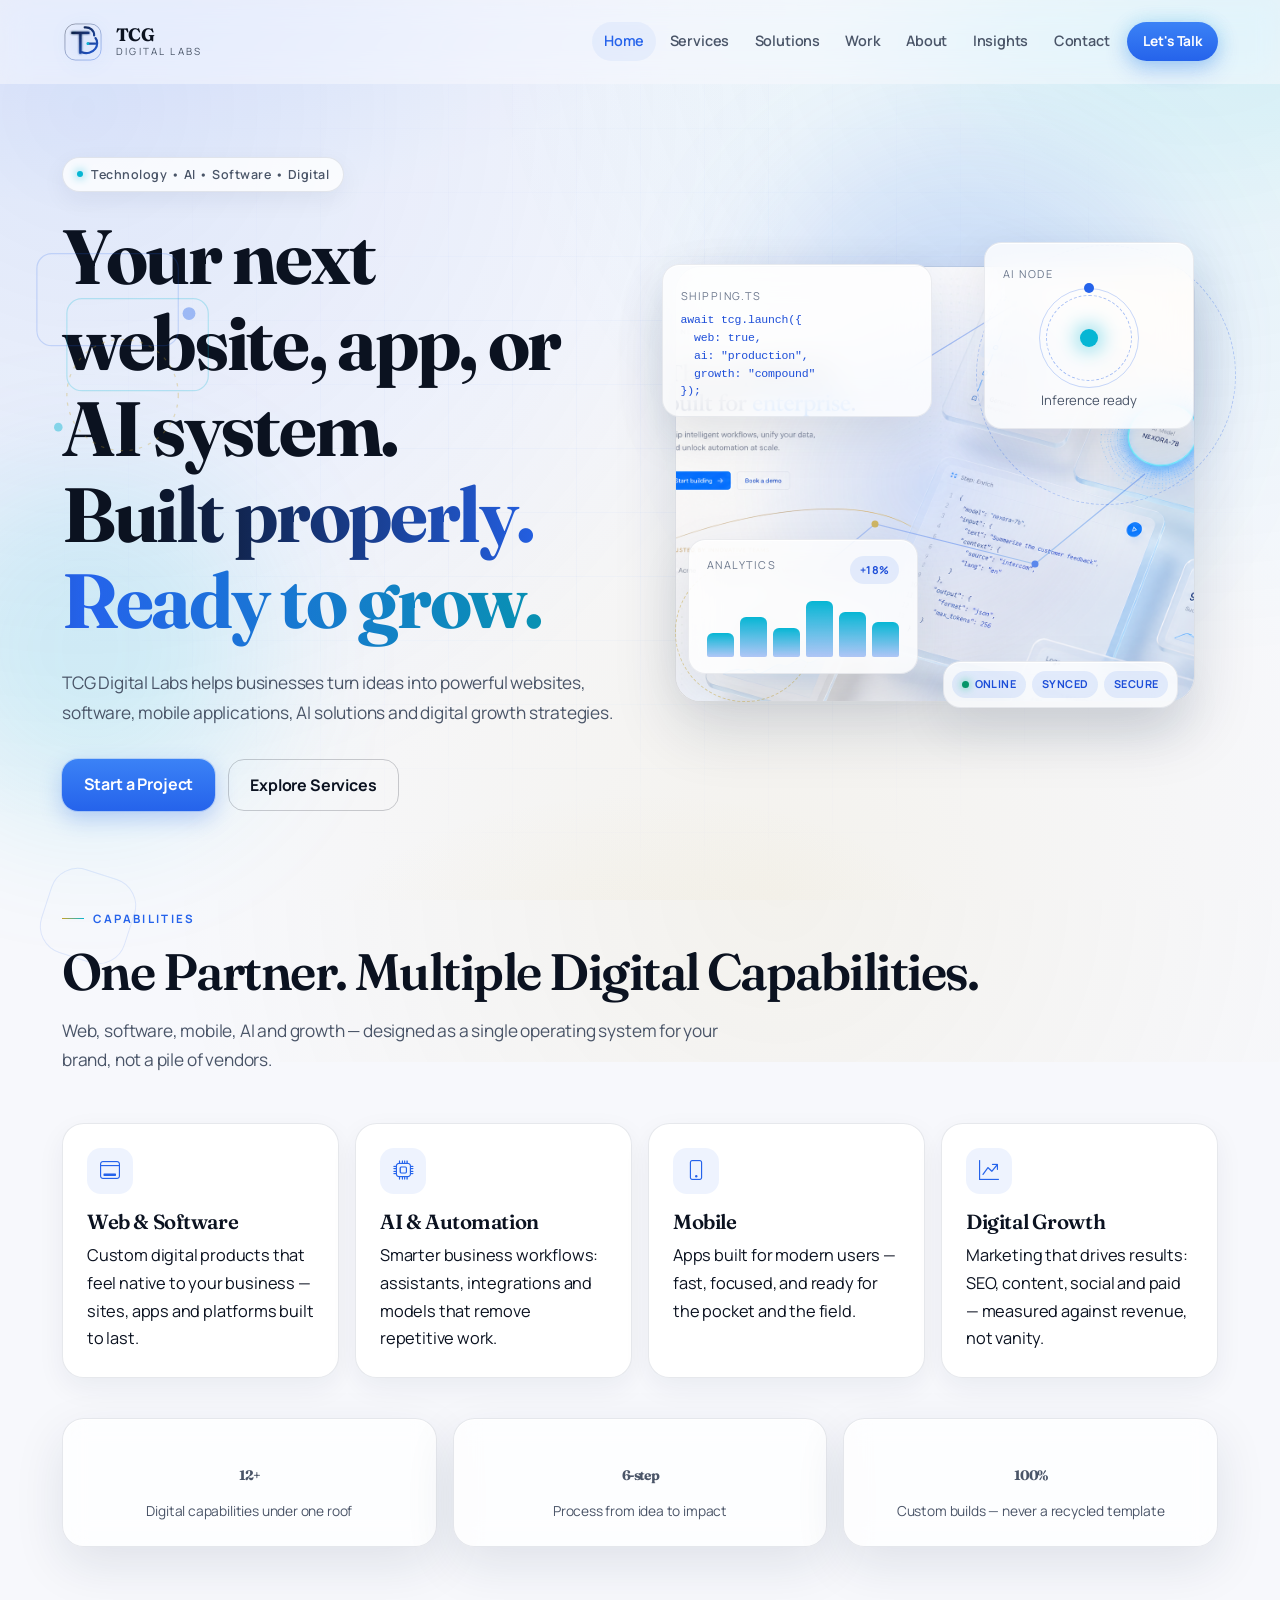
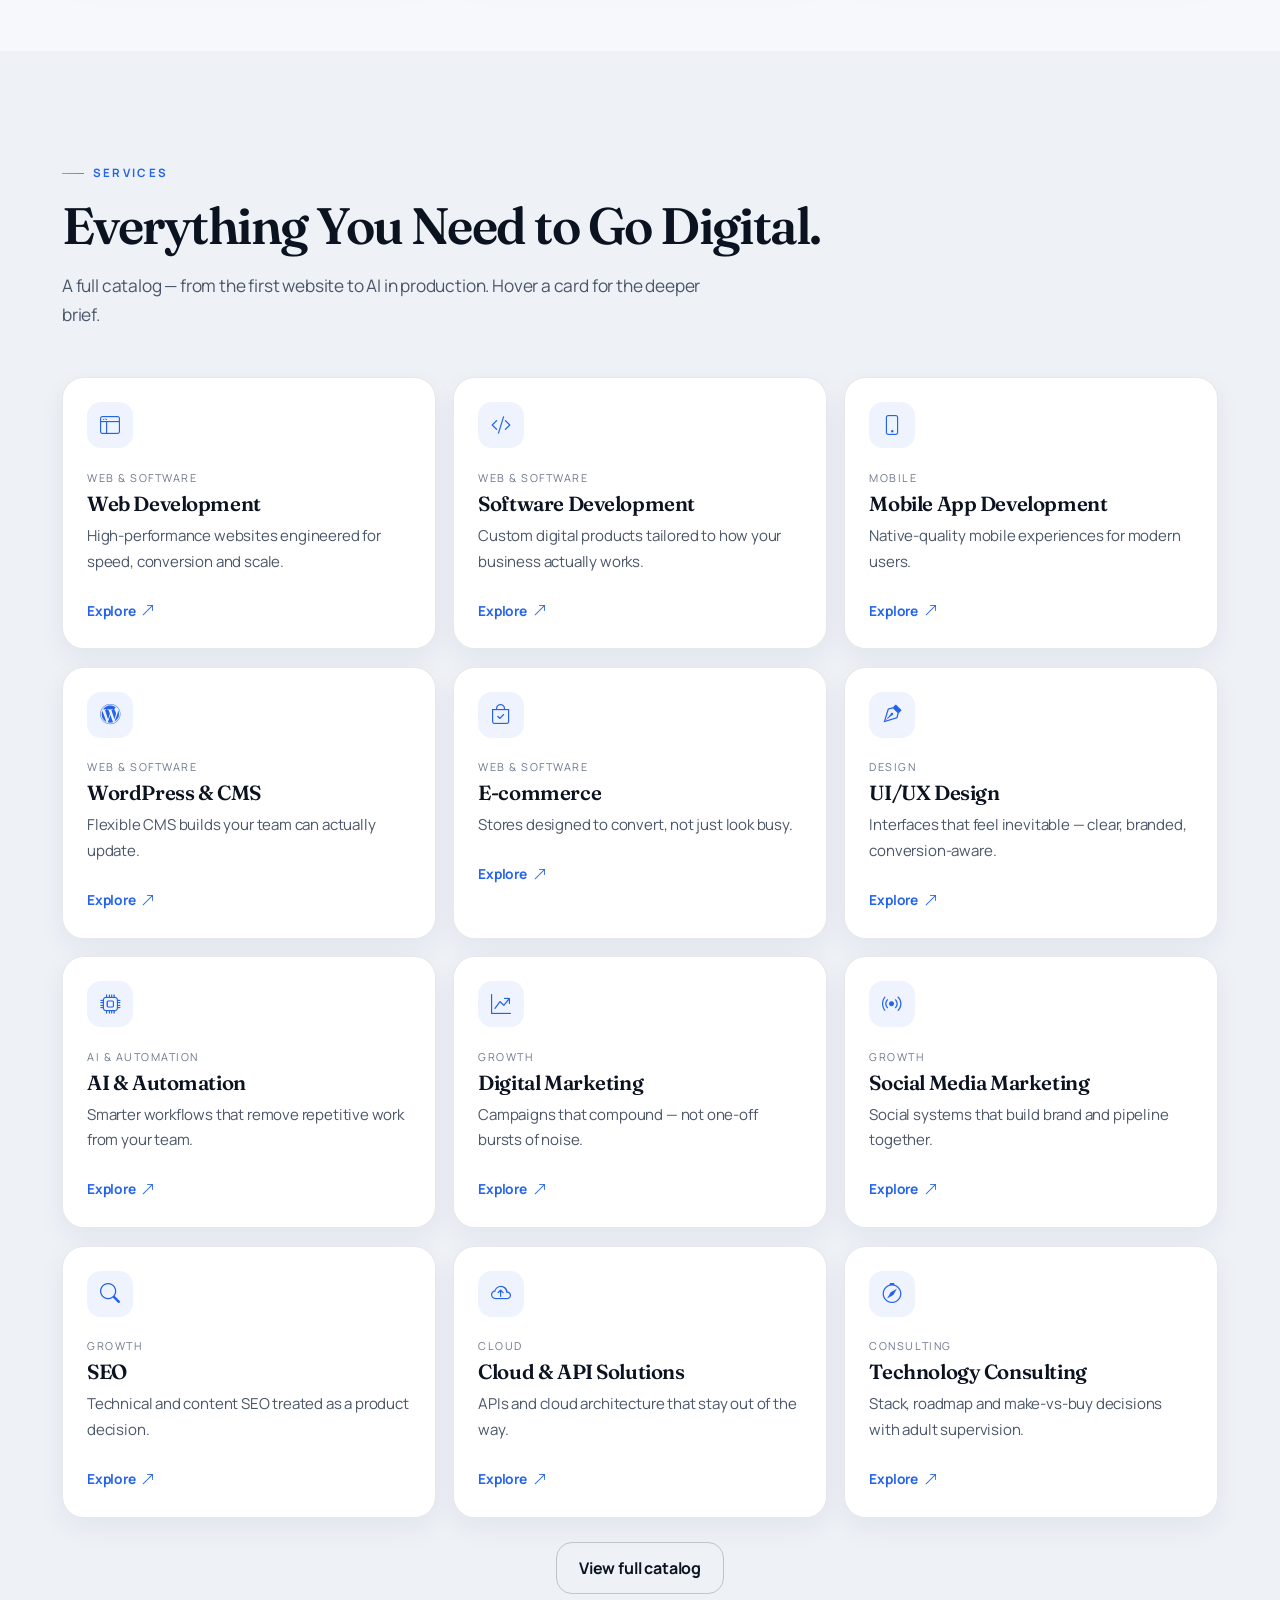
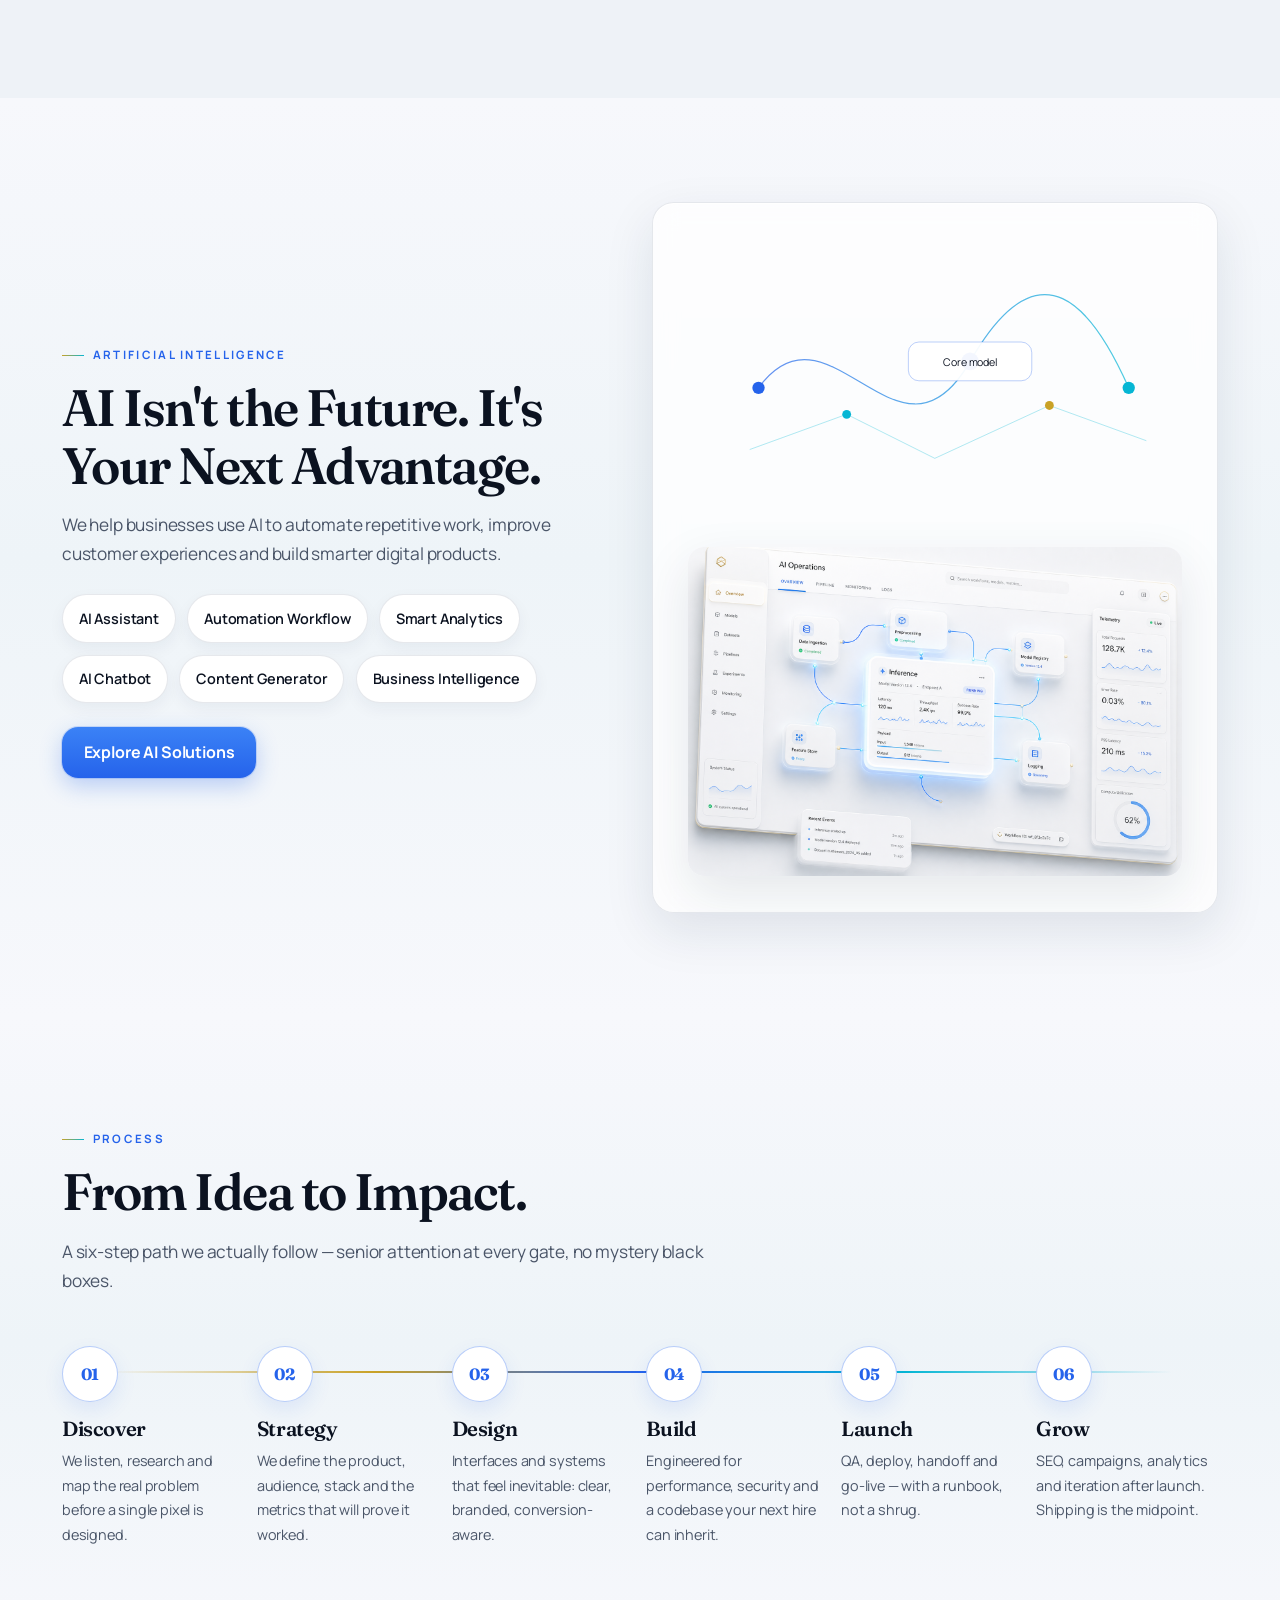
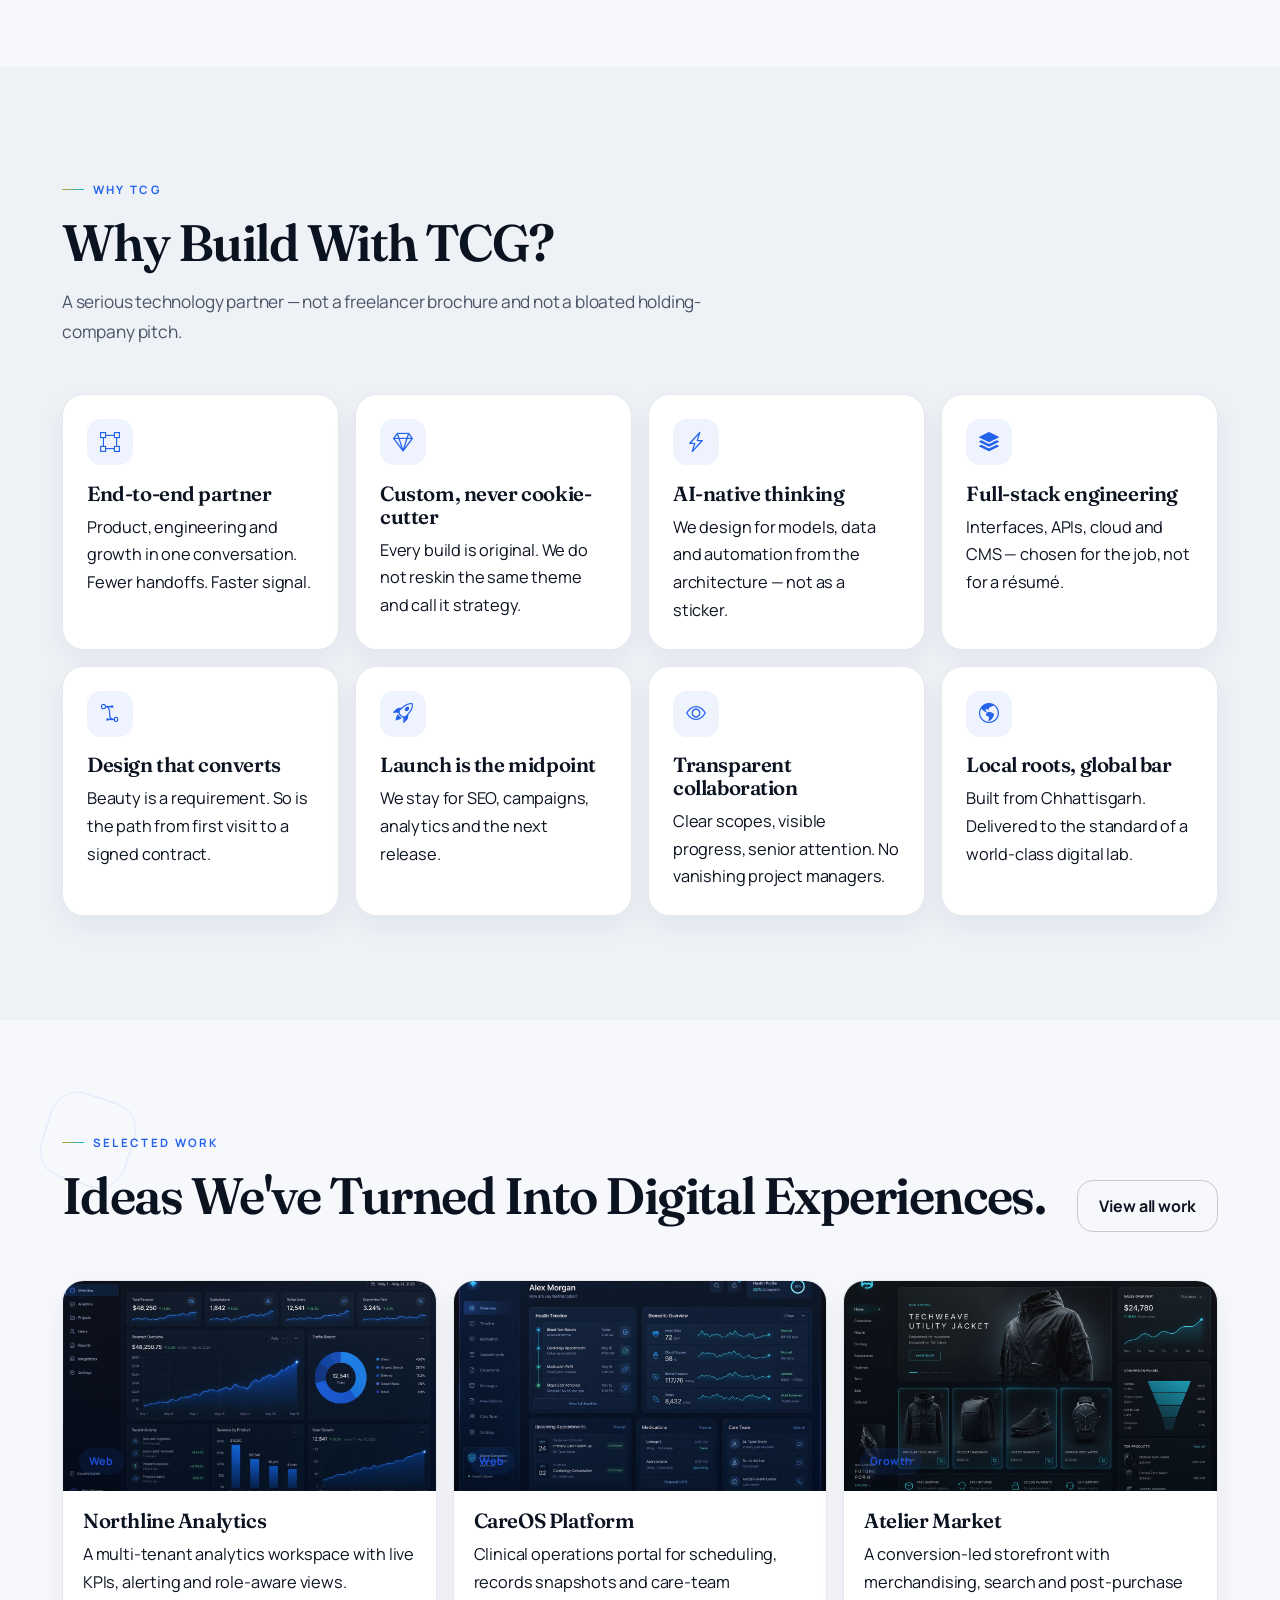
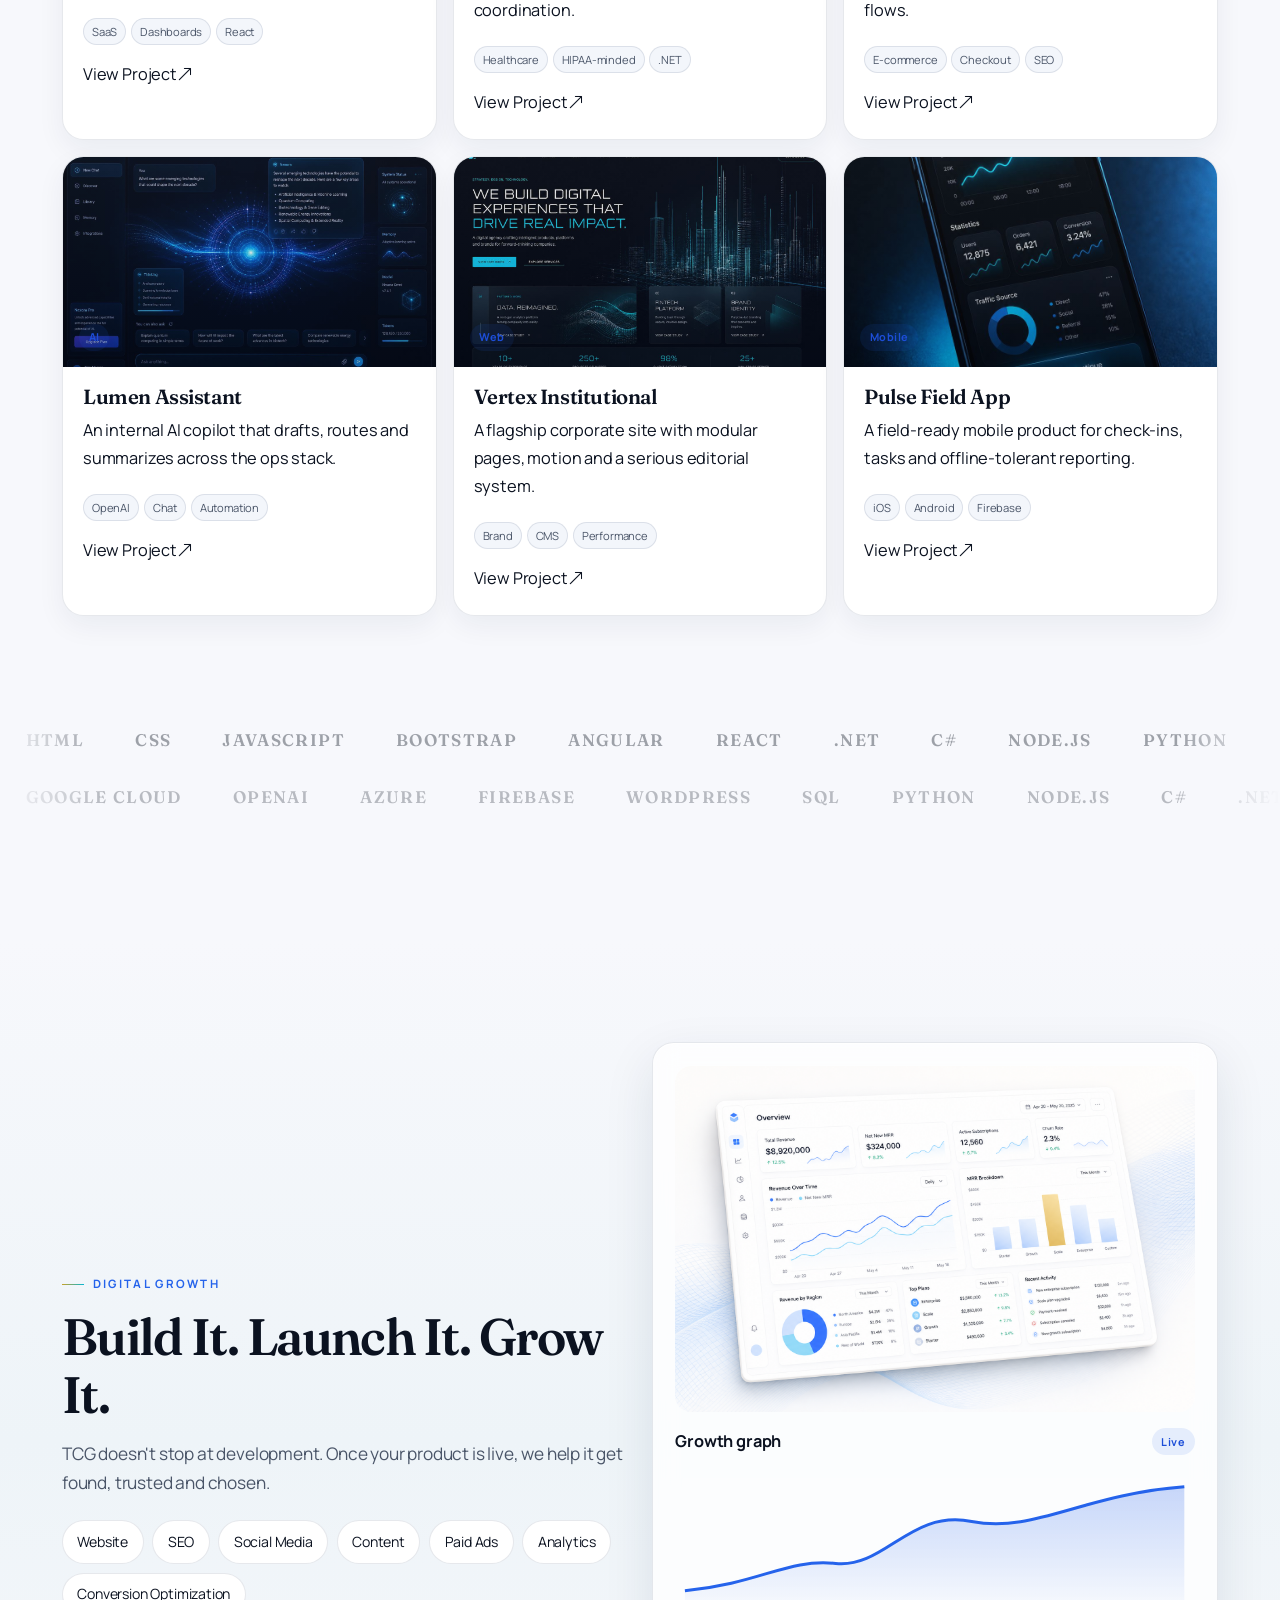
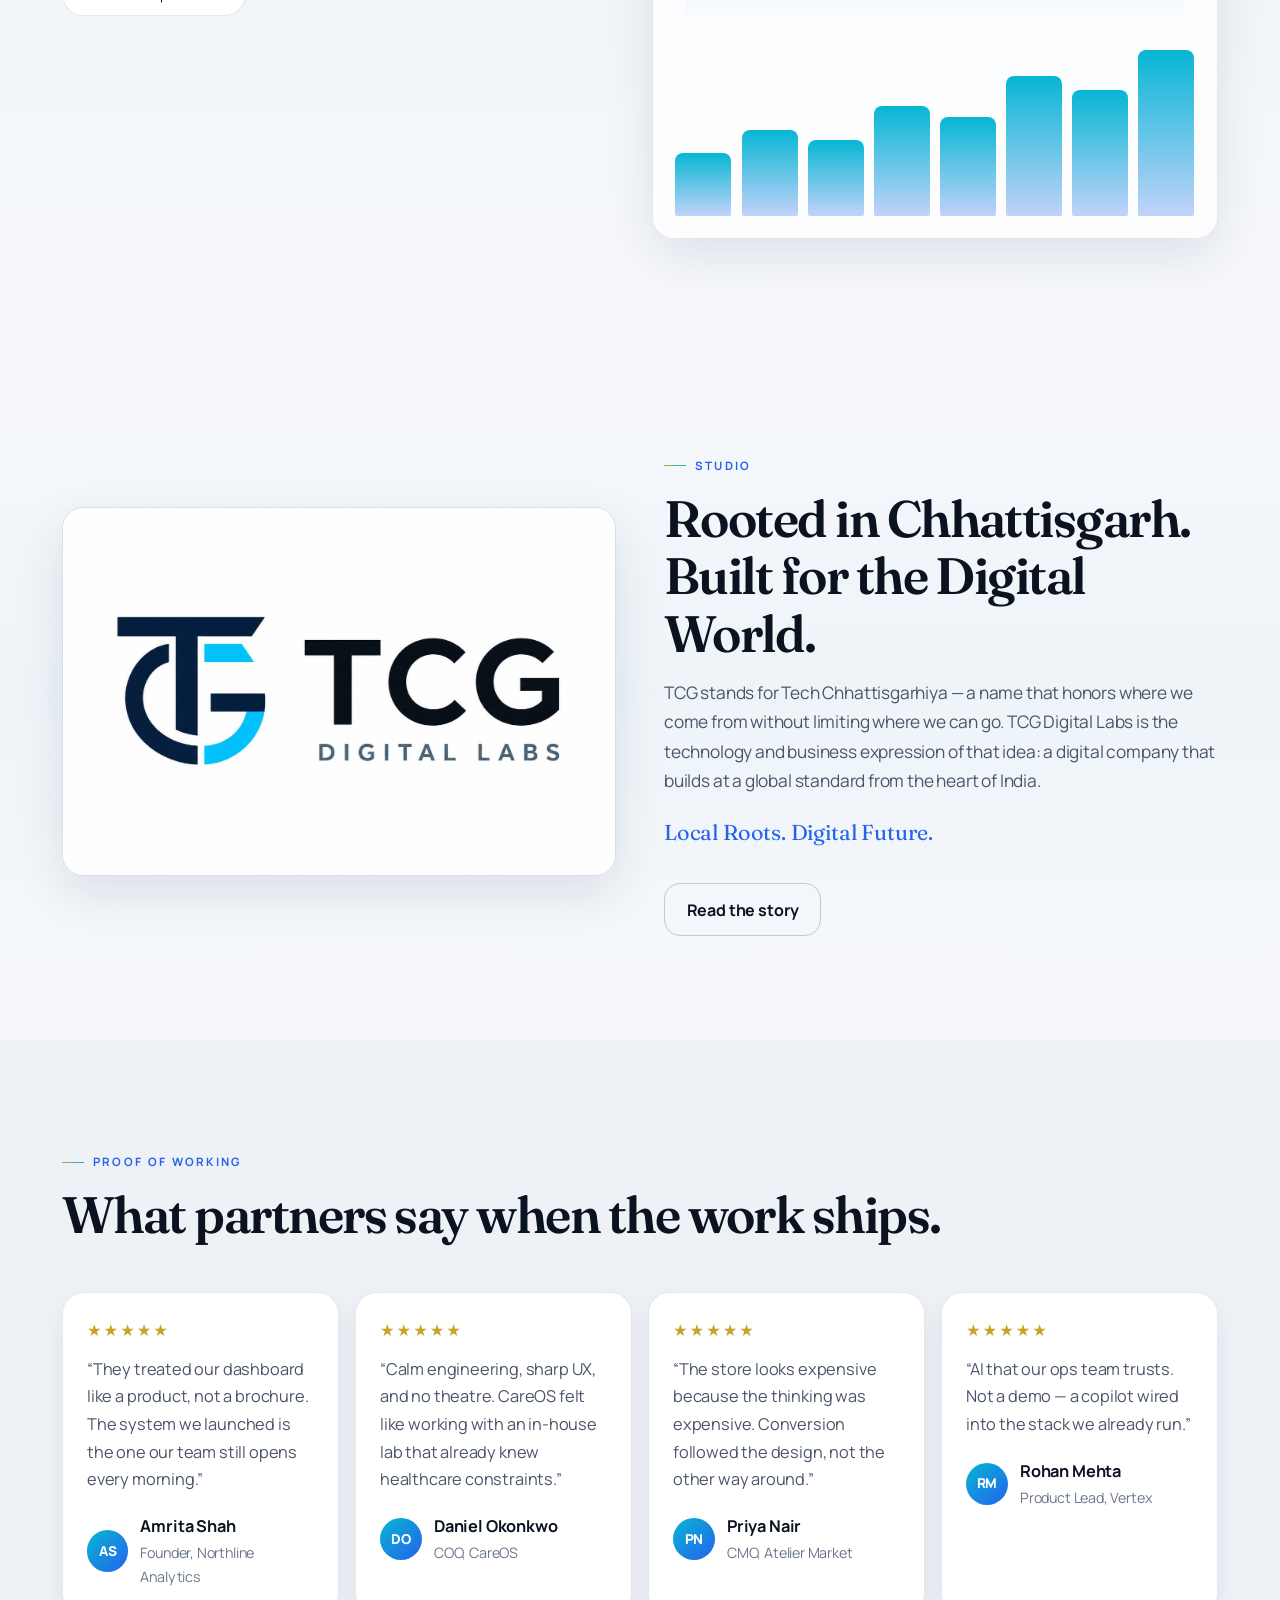
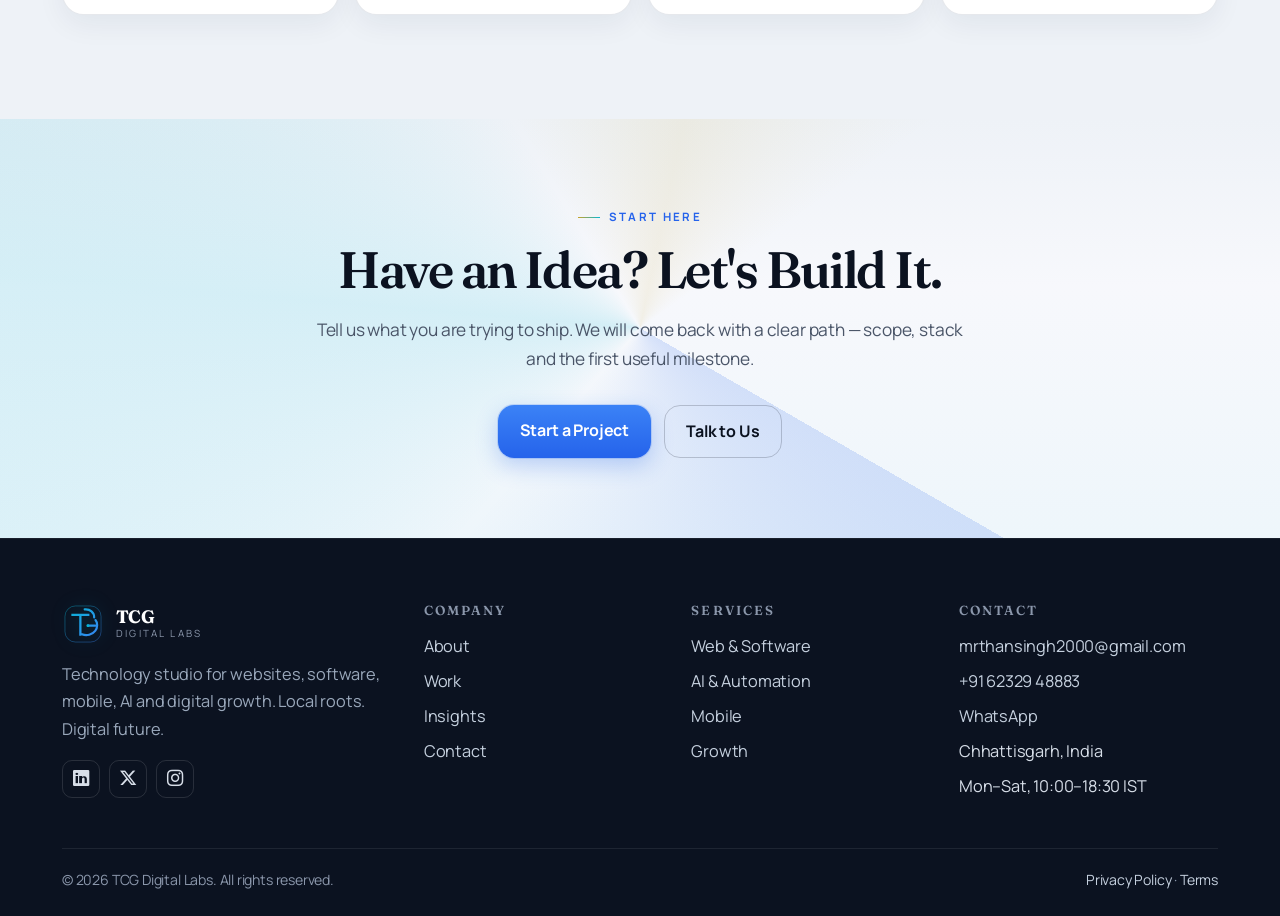
==== index.html @ 56824c5b "first commit" ====
<!DOCTYPE html>
<html lang="en">
<head>
  <meta charset="UTF-8">
  <meta name="viewport" content="width=device-width, initial-scale=1">
  <title>TCG Digital Labs | Technology, AI & Digital Solutions</title>
  <meta name="description" content="TCG Digital Labs helps startups, SMBs and enterprises build websites, software, mobile apps, AI solutions and digital growth strategies. Local roots. Digital future.">
  <meta name="robots" content="index, follow">
  <link rel="canonical" href="https://tcgdigitallabs.com/">
  <meta property="og:type" content="website">
  <meta property="og:title" content="TCG Digital Labs | Technology, AI & Digital Solutions">
  <meta property="og:description" content="We build digital products, AI systems and growth engines for ambitious companies. Local roots. Digital future.">
  <meta property="og:image" content="assets/images/logo-lockup-dark.jpg">
  <meta property="og:url" content="https://tcgdigitallabs.com/">
  <meta name="twitter:card" content="summary_large_image">
  <meta name="twitter:title" content="TCG Digital Labs | Technology, AI & Digital Solutions">
  <meta name="twitter:description" content="Web, software, mobile, AI and digital growth — engineered as one system.">
  <link rel="icon" type="image/jpeg" href="assets/images/favicon.jpg">
  <link rel="apple-touch-icon" href="assets/images/logo-favicon.jpg">
  <link rel="preconnect" href="https://fonts.googleapis.com">
  <link rel="preconnect" href="https://fonts.gstatic.com" crossorigin>
  <link href="https://fonts.googleapis.com/css2?family=Fraunces:opsz,wght@9..144,500;9..144,600;9..144,700;9..144,800&family=Manrope:wght@400;500;600;700;800&display=swap" rel="stylesheet">
  <link href="https://cdn.jsdelivr.net/npm/bootstrap@5.3.3/dist/css/bootstrap.min.css" rel="stylesheet">
  <link href="https://cdn.jsdelivr.net/npm/bootstrap-icons@1.11.3/font/bootstrap-icons.min.css" rel="stylesheet">
  <link href="css/style.css" rel="stylesheet">
  <script type="application/ld+json">
  {
    "@context": "https://schema.org",
    "@type": "Organization",
    "name": "TCG Digital Labs",
    "alternateName": "Tech Chhattisgarhiya Digital Labs",
    "url": "https://tcgdigitallabs.com/",
    "logo": "https://tcgdigitallabs.com/assets/images/logo-favicon.jpg",
    "email": "mrthansingh2000@gmail.com",
    "telephone": "+916232948883",
    "address": {
      "@type": "PostalAddress",
      "addressRegion": "Chhattisgarh",
      "addressCountry": "IN"
    },
    "description": "TCG Digital Labs helps businesses build, launch and grow websites, software, mobile applications, AI solutions and digital strategies.",
    "slogan": "Local Roots. Digital Future."
  }
  </script>
</head>
<body data-page="home">
  <a class="skip-link" href="#main">Skip to content</a>
  <div class="page-bg" aria-hidden="true"></div>

  <nav class="site-nav" id="siteNav">
    <div class="container nav-inner">
      <a href="index.html" class="brand" aria-label="TCG Digital Labs home">
        <svg class="brand-mark" viewBox="0 0 64 64" fill="none" aria-hidden="true">
          <defs>
            <linearGradient id="gNav" x1="8" y1="6" x2="56" y2="58" gradientUnits="userSpaceOnUse">
              <stop stop-color="#0b1220"/>
              <stop offset="1" stop-color="#2563eb"/>
            </linearGradient>
            <filter id="glowNav" x="-40%" y="-40%" width="180%" height="180%">
              <feGaussianBlur stdDeviation="1.4" result="b"/>
              <feMerge><feMergeNode in="b"/><feMergeNode in="SourceGraphic"/></feMerge>
            </filter>
          </defs>
          <rect x="4.5" y="4.5" width="55" height="55" rx="16" stroke="url(#gNav)" stroke-opacity="0.55"/>
          <path d="M16 18h24M28 18v30" stroke="url(#gNav)" stroke-width="3.5" stroke-linecap="square" filter="url(#glowNav)"/>
          <path d="M49 22c.2-7.4-6.2-13-14.4-12.2" stroke="url(#gNav)" stroke-width="3.3" stroke-linecap="round"/>
          <path d="M51 26c3.4 4 3.6 11.2-.4 16.4-4.4 5.8-13 8.2-20.2 5.2" stroke="url(#gNav)" stroke-width="3.3" stroke-linecap="round"/>
          <path d="M51 34.5H39.5" stroke="url(#gNav)" stroke-width="3.3" stroke-linecap="round"/>
          <circle cx="39.5" cy="34.5" r="2.2" fill="#06b6d4"/>
        </svg>
        <span class="brand-text"><strong>TCG</strong><small>DIGITAL LABS</small></span>
      </a>
      <button class="nav-toggle" type="button" data-bs-toggle="offcanvas" data-bs-target="#navOffcanvas" aria-controls="navOffcanvas" aria-label="Open menu">
        <i class="bi bi-list" aria-hidden="true"></i>
      </button>
      <div class="desktop-nav d-none d-lg-flex align-items-center">
        <ul class="nav-links">
          <li><a href="index.html" data-nav="home">Home</a></li>
          <li><a href="services.html" data-nav="services">Services</a></li>
          <li><a href="#solutions">Solutions</a></li>
          <li><a href="work.html" data-nav="work">Work</a></li>
          <li><a href="about.html" data-nav="about">About</a></li>
          <li><a href="insights.html" data-nav="insights">Insights</a></li>
          <li><a href="contact.html" data-nav="contact">Contact</a></li>
        </ul>
        <a class="btn btn-primary btn-sm-pill nav-cta" href="contact.html">Let's Talk</a>
      </div>
    </div>
  </nav>

  <div class="offcanvas offcanvas-end" tabindex="-1" id="navOffcanvas" aria-labelledby="navOffcanvasLabel">
    <div class="offcanvas-header">
      <h2 class="offcanvas-title h5 mb-0" id="navOffcanvasLabel">Menu</h2>
      <button type="button" class="btn-close" data-bs-dismiss="offcanvas" aria-label="Close"></button>
    </div>
    <div class="offcanvas-body">
      <ul class="nav-links">
        <li><a href="index.html" data-nav="home">Home</a></li>
        <li><a href="services.html" data-nav="services">Services</a></li>
        <li><a href="index.html#solutions">Solutions</a></li>
        <li><a href="work.html" data-nav="work">Work</a></li>
        <li><a href="about.html" data-nav="about">About</a></li>
        <li><a href="insights.html" data-nav="insights">Insights</a></li>
        <li><a href="contact.html" data-nav="contact">Contact</a></li>
      </ul>
      <a class="btn btn-primary w-100 mt-4" href="contact.html">Let's Talk</a>
    </div>
  </div>

  <main id="main">
    <section class="hero">
      <div class="blob blob-a" aria-hidden="true"></div>
      <div class="blob blob-b" aria-hidden="true"></div>
      <svg class="deco-iso" viewBox="0 0 280 280" aria-hidden="true">
        <g fill="none" stroke="#2563eb" stroke-width="1.15">
          <rect x="68" y="36" width="132" height="86" rx="14" stroke-opacity=".22"/>
          <rect x="96" y="78" width="132" height="86" rx="14" stroke="#06b6d4" stroke-opacity=".28"/>
          <circle cx="148" cy="168" r="52" stroke="#c9a227" stroke-opacity=".35" stroke-dasharray="3 6"/>
          <circle cx="210" cy="92" r="6" fill="#2563eb" stroke="none" opacity=".45"/>
          <circle cx="88" cy="198" r="4" fill="#06b6d4" stroke="none" opacity=".5"/>
        </g>
      </svg>
      <div class="container">
        <div class="row align-items-center g-4">
          <div class="col-lg-6">
            <div class="hero-badge"><span></span> Technology • AI • Software • Digital</div>
            <h1>Your next website, app, or AI system.<br><span>Built properly. Ready to grow.</span></h1>
            <p class="lede mt-4">TCG Digital Labs helps businesses turn ideas into powerful websites, software, mobile applications, AI solutions and digital growth strategies.</p>
            <div class="hero-actions">
              <a class="btn btn-primary" href="contact.html">Start a Project</a>
              <a class="btn btn-ghost" href="#services">Explore Services</a>
            </div>
          </div>
          <div class="col-lg-6">
            <div class="hero-stage" data-parallax>
              <img class="hero-photo" src="assets/images/hero-light-abstract.jpg" alt="" width="960" height="540" aria-hidden="true">
              <div class="deco-ring deco-ring-a" aria-hidden="true"></div>
              <div class="deco-ring deco-ring-b" aria-hidden="true"></div>
              <div class="hero-glow" aria-hidden="true"></div>
              <svg class="hero-nodes" viewBox="0 0 520 520" aria-hidden="true">
                <defs>
                  <linearGradient id="lineG" x1="0" y1="0" x2="1" y2="1">
                    <stop stop-color="#2563eb" stop-opacity="0.0"/>
                    <stop offset=".5" stop-color="#2563eb" stop-opacity="0.55"/>
                    <stop offset="1" stop-color="#06b6d4" stop-opacity="0"/>
                  </linearGradient>
                </defs>
                <path d="M60 90 L210 160 L340 80 L460 190" stroke="url(#lineG)" fill="none" stroke-width="1.2"/>
                <path d="M80 400 L200 300 L360 340 L470 250" stroke="url(#lineG)" fill="none" stroke-width="1.2"/>
                <circle cx="210" cy="160" r="3.5" fill="#2563eb"/>
                <circle cx="340" cy="80" r="3.5" fill="#06b6d4"/>
                <circle cx="200" cy="300" r="3.5" fill="#c9a227"/>
                <circle cx="360" cy="340" r="3.5" fill="#2563eb"/>
              </svg>
              <div class="glass-card gc-code" data-depth="0.22">
                <div class="cat-label">shipping.ts</div>
                <code>await tcg.launch({
  web: true,
  ai: "production",
  growth: "compound"
});</code>
              </div>
              <div class="glass-card gc-ai" data-depth="0.48">
                <div class="cat-label">AI node</div>
                <div class="node-ring"><div class="orbit"><i></i></div></div>
                <p class="mb-0 mt-2" style="font-size:.82rem;color:#4a5568;text-align:center;">Inference ready</p>
              </div>
              <div class="glass-card gc-chart" data-depth="0.32">
                <div class="d-flex justify-content-between"><span class="cat-label mb-0">Analytics</span><span class="pill">+18%</span></div>
                <div class="mini-chart" aria-hidden="true"><span></span><span></span><span></span><span></span><span></span><span></span></div>
              </div>
              <div class="glass-card gc-status" data-depth="0.18">
                <span class="pill ok">ONLINE</span>
                <span class="pill">SYNCED</span>
                <span class="pill">SECURE</span>
              </div>
            </div>
          </div>
        </div>
      </div>
    </section>

    <section class="section pt-0" id="capabilities">
      <div class="container">
        <div class="section-head reveal">
          <p class="eyebrow">Capabilities</p>
          <h2>One Partner. Multiple Digital Capabilities.</h2>
          <p class="lede mt-3">Web, software, mobile, AI and growth — designed as a single operating system for your brand, not a pile of vendors.</p>
        </div>
        <div class="row g-3">
          <div class="col-md-6 col-xl-3">
            <article class="cap-card reveal">
              <div class="ico"><i class="bi bi-window-desktop"></i></div>
              <h3>Web &amp; Software</h3>
              <p class="short mb-0">Custom digital products that feel native to your business — sites, apps and platforms built to last.</p>
            </article>
          </div>
          <div class="col-md-6 col-xl-3">
            <article class="cap-card reveal delay-1">
              <div class="ico"><i class="bi bi-cpu"></i></div>
              <h3>AI &amp; Automation</h3>
              <p class="short mb-0">Smarter business workflows: assistants, integrations and models that remove repetitive work.</p>
            </article>
          </div>
          <div class="col-md-6 col-xl-3">
            <article class="cap-card reveal delay-2">
              <div class="ico"><i class="bi bi-phone"></i></div>
              <h3>Mobile</h3>
              <p class="short mb-0">Apps built for modern users — fast, focused, and ready for the pocket and the field.</p>
            </article>
          </div>
          <div class="col-md-6 col-xl-3">
            <article class="cap-card reveal delay-3">
              <div class="ico"><i class="bi bi-graph-up-arrow"></i></div>
              <h3>Digital Growth</h3>
              <p class="short mb-0">Marketing that drives results: SEO, content, social and paid — measured against revenue, not vanity.</p>
            </article>
          </div>
        </div>
        <div class="stat-row">
          <div class="glass stat reveal">
            <b><span data-count="12" data-suffix="+">0</span></b>
            <span>Digital capabilities under one roof</span>
          </div>
          <div class="glass stat reveal delay-1">
            <b><span data-count="6" data-suffix="-step">0</span></b>
            <span>Process from idea to impact</span>
          </div>
          <div class="glass stat reveal delay-2">
            <b><span data-count="100" data-suffix="%">0</span></b>
            <span>Custom builds — never a recycled template</span>
          </div>
        </div>
      </div>
    </section>

    <section class="section" id="services">
      <div class="container" id="solutions">
        <div class="section-head reveal">
          <p class="eyebrow">Services</p>
          <h2>Everything You Need to Go Digital.</h2>
          <p class="lede mt-3">A full catalog — from the first website to AI in production. Hover a card for the deeper brief.</p>
        </div>
        <div class="service-grid" id="serviceCards"></div>
        <div class="text-center mt-4 reveal">
          <a class="btn btn-ghost" href="services.html">View full catalog</a>
        </div>
      </div>
    </section>

    <section class="section" id="ai">
      <div class="container">
        <div class="row g-4 align-items-center">
          <div class="col-lg-6">
            <div class="reveal">
              <p class="eyebrow">Artificial intelligence</p>
              <h2>AI Isn't the Future. It's Your Next Advantage.</h2>
              <p class="lede mt-3">We help businesses use AI to automate repetitive work, improve customer experiences and build smarter digital products.</p>
              <div class="ai-float">
                <span class="ai-chip">AI Assistant</span>
                <span class="ai-chip">Automation Workflow</span>
                <span class="ai-chip">Smart Analytics</span>
                <span class="ai-chip">AI Chatbot</span>
                <span class="ai-chip">Content Generator</span>
                <span class="ai-chip">Business Intelligence</span>
              </div>
              <a class="btn btn-primary mt-4" href="services.html#ai">Explore AI Solutions</a>
            </div>
          </div>
          <div class="col-lg-6">
            <div class="ai-panel glass ai-visual reveal">
              <svg viewBox="0 0 560 340" role="img" aria-label="Animated network of AI nodes">
                <defs>
                  <linearGradient id="aiStroke" x1="0" x2="1">
                    <stop stop-color="#2563eb"/><stop offset="1" stop-color="#06b6d4"/>
                  </linearGradient>
                </defs>
                <path d="M80 170 C160 60, 240 280, 320 140 S460 80, 500 170" stroke="url(#aiStroke)" fill="none" stroke-width="1.4" opacity=".7"/>
                <path d="M70 240 L180 200 L280 250 L410 190 L520 230" stroke="#06b6d4" fill="none" stroke-width="1" opacity=".35"/>
                <circle cx="80" cy="170" r="7" fill="#2563eb"/>
                <circle cx="180" cy="200" r="5" fill="#06b6d4"/>
                <circle cx="320" cy="140" r="10" fill="#2563eb" opacity=".9"/>
                <circle cx="410" cy="190" r="5" fill="#c9a227"/>
                <circle cx="500" cy="170" r="7" fill="#06b6d4"/>
                <rect x="250" y="118" width="140" height="44" rx="12" fill="rgba(255,255,255,.94)" stroke="rgba(37,99,235,.35)"/>
                <text x="320" y="145" text-anchor="middle" fill="#0b1220" font-size="12" font-family="Manrope, sans-serif">Core model</text>
              </svg>
              <img src="assets/images/visual-ai-light.jpg" alt="Abstract AI operations interface" loading="lazy" width="960" height="540" style="border-radius:1rem;margin-top:.6rem;">
            </div>
          </div>
        </div>
      </div>
    </section>

    <section class="section" id="process">
      <div class="container">
        <div class="section-head reveal">
          <p class="eyebrow">Process</p>
          <h2>From Idea to Impact.</h2>
          <p class="lede mt-3">A six-step path we actually follow — senior attention at every gate, no mystery black boxes.</p>
        </div>
        <div class="process">
          <article class="process-step reveal">
            <div class="process-num">01</div>
            <h3>Discover</h3>
            <p>We listen, research and map the real problem before a single pixel is designed.</p>
          </article>
          <article class="process-step reveal delay-1">
            <div class="process-num">02</div>
            <h3>Strategy</h3>
            <p>We define the product, audience, stack and the metrics that will prove it worked.</p>
          </article>
          <article class="process-step reveal delay-2">
            <div class="process-num">03</div>
            <h3>Design</h3>
            <p>Interfaces and systems that feel inevitable: clear, branded, conversion-aware.</p>
          </article>
          <article class="process-step reveal delay-3">
            <div class="process-num">04</div>
            <h3>Build</h3>
            <p>Engineered for performance, security and a codebase your next hire can inherit.</p>
          </article>
          <article class="process-step reveal">
            <div class="process-num">05</div>
            <h3>Launch</h3>
            <p>QA, deploy, handoff and go-live — with a runbook, not a shrug.</p>
          </article>
          <article class="process-step reveal delay-1">
            <div class="process-num">06</div>
            <h3>Grow</h3>
            <p>SEO, campaigns, analytics and iteration after launch. Shipping is the midpoint.</p>
          </article>
        </div>
      </div>
    </section>

    <section class="section" id="why">
      <div class="container">
        <div class="section-head reveal">
          <p class="eyebrow">Why TCG</p>
          <h2>Why Build With TCG?</h2>
          <p class="lede mt-3">A serious technology partner — not a freelancer brochure and not a bloated holding-company pitch.</p>
        </div>
        <div class="why-grid">
          <article class="why-card reveal"><div class="ico"><i class="bi bi-bounding-box"></i></div><h3>End-to-end partner</h3><p class="short mb-0">Product, engineering and growth in one conversation. Fewer handoffs. Faster signal.</p></article>
          <article class="why-card reveal delay-1"><div class="ico"><i class="bi bi-gem"></i></div><h3>Custom, never cookie-cutter</h3><p class="short mb-0">Every build is original. We do not reskin the same theme and call it strategy.</p></article>
          <article class="why-card reveal delay-2"><div class="ico"><i class="bi bi-lightning-charge"></i></div><h3>AI-native thinking</h3><p class="short mb-0">We design for models, data and automation from the architecture — not as a sticker.</p></article>
          <article class="why-card reveal delay-3"><div class="ico"><i class="bi bi-stack"></i></div><h3>Full-stack engineering</h3><p class="short mb-0">Interfaces, APIs, cloud and CMS — chosen for the job, not for a résumé.</p></article>
          <article class="why-card reveal"><div class="ico"><i class="bi bi-bezier2"></i></div><h3>Design that converts</h3><p class="short mb-0">Beauty is a requirement. So is the path from first visit to a signed contract.</p></article>
          <article class="why-card reveal delay-1"><div class="ico"><i class="bi bi-rocket-takeoff"></i></div><h3>Launch is the midpoint</h3><p class="short mb-0">We stay for SEO, campaigns, analytics and the next release.</p></article>
          <article class="why-card reveal delay-2"><div class="ico"><i class="bi bi-eye"></i></div><h3>Transparent collaboration</h3><p class="short mb-0">Clear scopes, visible progress, senior attention. No vanishing project managers.</p></article>
          <article class="why-card reveal delay-3"><div class="ico"><i class="bi bi-globe-americas"></i></div><h3>Local roots, global bar</h3><p class="short mb-0">Built from Chhattisgarh. Delivered to the standard of a world-class digital lab.</p></article>
        </div>
      </div>
    </section>

    <section class="section" id="work">
      <div class="container">
        <div class="section-head d-flex flex-wrap justify-content-between align-items-end gap-3">
          <div class="reveal">
            <p class="eyebrow">Selected work</p>
            <h2>Ideas We've Turned Into Digital Experiences.</h2>
          </div>
          <a class="btn btn-ghost reveal" href="work.html">View all work</a>
        </div>
        <div class="row g-3" id="projectGrid" data-limit></div>
      </div>
    </section>

    <section class="section pt-0" aria-label="Technologies we work with">
      <div class="marquee-wrap">
        <div class="marquee">
          <span>HTML</span><span>CSS</span><span>JavaScript</span><span>Bootstrap</span><span>Angular</span><span>React</span><span>.NET</span><span>C#</span><span>Node.js</span><span>Python</span><span>SQL</span><span>WordPress</span><span>Firebase</span><span>Azure</span><span>OpenAI</span><span>Google Cloud</span>
          <span>HTML</span><span>CSS</span><span>JavaScript</span><span>Bootstrap</span><span>Angular</span><span>React</span><span>.NET</span><span>C#</span><span>Node.js</span><span>Python</span><span>SQL</span><span>WordPress</span><span>Firebase</span><span>Azure</span><span>OpenAI</span><span>Google Cloud</span>
        </div>
      </div>
      <div class="marquee-wrap">
        <div class="marquee reverse">
          <span>Google Cloud</span><span>OpenAI</span><span>Azure</span><span>Firebase</span><span>WordPress</span><span>SQL</span><span>Python</span><span>Node.js</span><span>C#</span><span>.NET</span><span>React</span><span>Angular</span><span>Bootstrap</span><span>JavaScript</span><span>CSS</span><span>HTML</span>
          <span>Google Cloud</span><span>OpenAI</span><span>Azure</span><span>Firebase</span><span>WordPress</span><span>SQL</span><span>Python</span><span>Node.js</span><span>C#</span><span>.NET</span><span>React</span><span>Angular</span><span>Bootstrap</span><span>JavaScript</span><span>CSS</span><span>HTML</span>
        </div>
      </div>
    </section>

    <section class="section" id="growth">
      <div class="container">
        <div class="row g-4 align-items-center">
          <div class="col-lg-6">
            <div class="reveal">
              <p class="eyebrow">Digital growth</p>
              <h2>Build It. Launch It. Grow It.</h2>
              <p class="lede mt-3">TCG doesn't stop at development. Once your product is live, we help it get found, trusted and chosen.</p>
              <div class="growth-list">
                <span>Website</span><span>SEO</span><span>Social Media</span><span>Content</span><span>Paid Ads</span><span>Analytics</span><span>Conversion Optimization</span>
              </div>
            </div>
          </div>
          <div class="col-lg-6">
            <div class="dash glass reveal">
              <img src="assets/images/visual-dashboard-light.jpg" alt="Light analytics dashboard" loading="lazy" width="960" height="540" style="border-radius:1rem;margin-bottom:1rem;">
              <div class="d-flex justify-content-between align-items-center">
                <strong>Growth graph</strong>
                <span class="pill">Live</span>
              </div>
              <svg viewBox="0 0 420 120" aria-hidden="true" style="margin-top:1rem;width:100%;height:auto;">
                <path d="M8 96 C70 90, 90 70, 130 74 S190 30, 240 40 S330 18, 412 12" fill="none" stroke="#2563eb" stroke-width="2.4"/>
                <path d="M8 96 C70 90, 90 70, 130 74 S190 30, 240 40 S330 18, 412 12 V120 H8 Z" fill="url(#fillG)" opacity=".25"/>
                <defs>
                  <linearGradient id="fillG" x1="0" y1="0" x2="0" y2="1">
                    <stop stop-color="#2563eb"/><stop offset="1" stop-color="#2563eb" stop-opacity="0"/>
                  </linearGradient>
                </defs>
              </svg>
              <div class="dash-bars" aria-hidden="true">
                <b style="height:35%"></b><b style="height:48%"></b><b style="height:42%"></b><b style="height:61%"></b><b style="height:55%"></b><b style="height:78%"></b><b style="height:70%"></b><b style="height:92%"></b>
              </div>
            </div>
          </div>
        </div>
      </div>
    </section>

    <section class="section" id="about-teaser">
      <div class="container">
        <div class="row g-5 align-items-center">
          <div class="col-lg-6">
            <div class="media-frame reveal">
              <img src="assets/images/logo-lockup-light.jpg" alt="TCG Digital Labs wordmark on a light field" width="960" height="540" loading="lazy">
            </div>
          </div>
          <div class="col-lg-6">
            <div class="reveal">
              <p class="eyebrow">Studio</p>
              <h2>Rooted in Chhattisgarh. Built for the Digital World.</h2>
              <p class="lede mt-3">TCG stands for Tech Chhattisgarhiya — a name that honors where we come from without limiting where we can go. TCG Digital Labs is the technology and business expression of that idea: a digital company that builds at a global standard from the heart of India.</p>
              <p class="quote">Local Roots. Digital Future.</p>
              <a class="btn btn-ghost mt-3" href="about.html">Read the story</a>
            </div>
          </div>
        </div>
      </div>
    </section>

    <section class="section" id="testimonials">
      <div class="container">
        <div class="section-head reveal">
          <p class="eyebrow">Proof of working</p>
          <h2>What partners say when the work ships.</h2>
        </div>
        <div class="row g-3">
          <div class="col-md-6 col-xl-3">
            <article class="testimonial-card reveal">
              <div class="stars" aria-label="5 out of 5">★★★★★</div>
              <p>“They treated our dashboard like a product, not a brochure. The system we launched is the one our team still opens every morning.”</p>
              <div class="who"><div class="avatar">AS</div><div><strong>Amrita Shah</strong><small>Founder, Northline Analytics</small></div></div>
            </article>
          </div>
          <div class="col-md-6 col-xl-3">
            <article class="testimonial-card reveal delay-1">
              <div class="stars" aria-label="5 out of 5">★★★★★</div>
              <p>“Calm engineering, sharp UX, and no theatre. CareOS felt like working with an in-house lab that already knew healthcare constraints.”</p>
              <div class="who"><div class="avatar">DO</div><div><strong>Daniel Okonkwo</strong><small>COO, CareOS</small></div></div>
            </article>
          </div>
          <div class="col-md-6 col-xl-3">
            <article class="testimonial-card reveal delay-2">
              <div class="stars" aria-label="5 out of 5">★★★★★</div>
              <p>“The store looks expensive because the thinking was expensive. Conversion followed the design, not the other way around.”</p>
              <div class="who"><div class="avatar">PN</div><div><strong>Priya Nair</strong><small>CMO, Atelier Market</small></div></div>
            </article>
          </div>
          <div class="col-md-6 col-xl-3">
            <article class="testimonial-card reveal delay-3">
              <div class="stars" aria-label="5 out of 5">★★★★★</div>
              <p>“AI that our ops team trusts. Not a demo — a copilot wired into the stack we already run.”</p>
              <div class="who"><div class="avatar">RM</div><div><strong>Rohan Mehta</strong><small>Product Lead, Vertex</small></div></div>
            </article>
          </div>
        </div>
      </div>
    </section>

    <section class="cta-band">
      <div class="container reveal">
        <p class="eyebrow" style="justify-content:center;">Start here</p>
        <h2>Have an Idea? Let's Build It.</h2>
        <p class="lede mt-3">Tell us what you are trying to ship. We will come back with a clear path — scope, stack and the first useful milestone.</p>
        <div class="hero-actions justify-content-center">
          <a class="btn btn-primary" href="contact.html">Start a Project</a>
          <a class="btn btn-ghost" href="contact.html">Talk to Us</a>
        </div>
      </div>
    </section>
  </main>

  <footer class="site-footer">
    <div class="container">
      <div class="footer-grid">
        <div>
          <a href="index.html" class="brand mb-3" aria-label="TCG Digital Labs">
            <svg class="brand-mark" viewBox="0 0 64 64" fill="none" aria-hidden="true">
              <defs>
                <linearGradient id="gFoot" x1="8" y1="6" x2="56" y2="58" gradientUnits="userSpaceOnUse">
                  <stop stop-color="#06b6d4"/><stop offset="1" stop-color="#3b82f6"/>
                </linearGradient>
              </defs>
              <rect x="4.5" y="4.5" width="55" height="55" rx="16" stroke="url(#gFoot)" stroke-opacity="0.55"/>
              <path d="M16 18h24M28 18v30" stroke="url(#gFoot)" stroke-width="3.5" stroke-linecap="square"/>
              <path d="M49 22c.2-7.4-6.2-13-14.4-12.2" stroke="url(#gFoot)" stroke-width="3.3" stroke-linecap="round"/>
              <path d="M51 26c3.4 4 3.6 11.2-.4 16.4-4.4 5.8-13 8.2-20.2 5.2" stroke="url(#gFoot)" stroke-width="3.3" stroke-linecap="round"/>
              <path d="M51 34.5H39.5" stroke="url(#gFoot)" stroke-width="3.3" stroke-linecap="round"/>
              <circle cx="39.5" cy="34.5" r="2.2" fill="#06b6d4"/>
            </svg>
            <span class="brand-text"><strong>TCG</strong><small>DIGITAL LABS</small></span>
          </a>
          <p class="short">Technology studio for websites, software, mobile, AI and digital growth. Local roots. Digital future.</p>
          <div class="socials">
            <a href="#" aria-label="LinkedIn"><i class="bi bi-linkedin"></i></a>
            <a href="#" aria-label="X"><i class="bi bi-twitter-x"></i></a>
            <a href="#" aria-label="Instagram"><i class="bi bi-instagram"></i></a>
          </div>
        </div>
        <div>
          <h4>Company</h4>
          <ul>
            <li><a href="about.html">About</a></li>
            <li><a href="work.html">Work</a></li>
            <li><a href="insights.html">Insights</a></li>
            <li><a href="contact.html">Contact</a></li>
          </ul>
        </div>
        <div>
          <h4>Services</h4>
          <ul>
            <li><a href="services.html#web-development">Web &amp; Software</a></li>
            <li><a href="services.html#ai">AI &amp; Automation</a></li>
            <li><a href="services.html#mobile-apps">Mobile</a></li>
            <li><a href="services.html#seo">Growth</a></li>
          </ul>
        </div>
        <div>
          <h4>Contact</h4>
          <ul>
            <li><a href="mailto:mrthansingh2000@gmail.com">mrthansingh2000@gmail.com</a></li>
            <li><a href="tel:+916232948883">+91 62329 48883</a></li>
            <li><a href="https://wa.me/916232948883" target="_blank" rel="noopener noreferrer">WhatsApp</a></li>
            <li>Chhattisgarh, India</li>
            <li>Mon–Sat, 10:00–18:30 IST</li>
          </ul>
        </div>
      </div>
      <div class="footer-bottom">
        <span>© 2026 TCG Digital Labs. All rights reserved.</span>
        <span><a href="privacy.html">Privacy Policy</a> · <a href="terms.html">Terms</a></span>
      </div>
    </div>
  </footer>

  <script src="https://cdn.jsdelivr.net/npm/bootstrap@5.3.3/dist/js/bootstrap.bundle.min.js"></script>
  <script src="js/script.js"></script>
</body>
</html>
---- css/style.css ----
/* TCG Digital Labs — custom design system
   Bootstrap is used for grid / navbar collapse only.
   Premium LIGHT theme. */

:root {
  --bg: #f7f8fc;
  --bg-ivory: #f4f1ea;
  --bg-navy: #0b1220;
  --bg-panel: #ffffff;
  --bg-elevated: #ffffff;
  --bg-alt: #eef2f7;
  --bg-tint: #f3f6fb;
  --cyan: #06b6d4;
  --cyan-2: #22d3ee;
  --blue: #2563eb;
  --blue-deep: #1d4ed8;
  --gold: #c9a227;
  --text: #0b1220;
  --text-muted: #4a5568;
  --text-dim: #6b778c;
  --border: rgba(15, 35, 70, 0.1);
  --border-strong: rgba(37, 99, 235, 0.32);
  --glow: rgba(37, 99, 235, 0.18);
  --radius: 1.35rem;
  --radius-sm: 0.85rem;
  --radius-pill: 999px;
  --nav-h: 84px;
  --shadow: 0 18px 50px rgba(15, 35, 70, 0.1);
  --shadow-lg: 0 28px 64px rgba(15, 35, 70, 0.14);
  --font-display: "Fraunces", "Times New Roman", serif;
  --font-body: "Manrope", system-ui, sans-serif;
  --ease: cubic-bezier(0.22, 1, 0.36, 1);
  --max: 1180px;
}

*,
*::before,
*::after {
  box-sizing: border-box;
}

html {
  scroll-behavior: smooth;
  color-scheme: light;
  scroll-padding-top: calc(var(--nav-h) + 12px);
}

section[id],
article[id],
.service-card[id] {
  scroll-margin-top: calc(var(--nav-h) + 16px);
}

body {
  margin: 0;
  background: var(--bg);
  color: var(--text);
  font-family: var(--font-body);
  font-size: 1.02rem;
  line-height: 1.7;
  letter-spacing: -0.011em;
  overflow-x: hidden;
}

img {
  max-width: 100%;
  height: auto;
  display: block;
}

a {
  color: inherit;
  text-decoration: none;
}

button,
input,
select,
textarea {
  font-family: inherit;
}

::selection {
  background: rgba(37, 99, 235, 0.18);
  color: var(--text);
}

:focus-visible {
  outline: 2px solid var(--blue);
  outline-offset: 3px;
}

.skip-link {
  position: absolute;
  left: 1rem;
  top: -4rem;
  z-index: 2000;
  background: var(--blue);
  color: #fff;
  padding: 0.65rem 1rem;
  border-radius: 0.5rem;
  font-weight: 700;
}

.skip-link:focus {
  top: 1rem;
}

/* Scrollbar */
::-webkit-scrollbar {
  width: 10px;
  height: 10px;
}

::-webkit-scrollbar-track {
  background: #e8edf5;
}

::-webkit-scrollbar-thumb {
  background: linear-gradient(180deg, #2563eb, #06b6d4);
  border-radius: 99px;
  border: 2px solid #e8edf5;
}

/* Typography */
h1, h2, h3, h4, .display {
  font-family: var(--font-display);
  letter-spacing: -0.03em;
  line-height: 1.12;
  font-weight: 600;
  color: var(--text);
  font-optical-sizing: auto;
}

h1 {
  font-size: clamp(2.6rem, 6vw, 5.2rem);
  font-weight: 700;
}

h2 {
  font-size: clamp(2rem, 4vw, 3.2rem);
}

h3 {
  font-size: 1.28rem;
  letter-spacing: -0.02em;
}

.lede {
  color: var(--text-muted);
  font-size: 1.08rem;
  max-width: 42rem;
}

.eyebrow {
  display: inline-flex;
  align-items: center;
  gap: 0.55rem;
  color: var(--blue);
  font-size: 0.72rem;
  font-weight: 700;
  letter-spacing: 0.2em;
  text-transform: uppercase;
  margin-bottom: 0.9rem;
}

.eyebrow::before {
  content: "";
  width: 22px;
  height: 1px;
  background: linear-gradient(90deg, var(--gold), var(--cyan));
}

.section {
  position: relative;
  padding: 6.5rem 0;
}

.section-head {
  margin-bottom: 3rem;
  position: relative;
}

.section-head::after {
  content: "";
  position: absolute;
  width: 88px;
  height: 88px;
  border: 1px solid rgba(37, 99, 235, 0.12);
  border-radius: 28px;
  top: -28px;
  left: -18px;
  transform: rotate(18deg);
  pointer-events: none;
  z-index: -1;
}

.section-head.center {
  text-align: center;
  margin-left: auto;
  margin-right: auto;
}

.section-head.center .lede {
  margin-inline: auto;
}

.section-head.center::after {
  left: 50%;
  margin-left: -44px;
}

.container {
  max-width: var(--max);
}

/* Alternating section washes */
#services,
#why,
#testimonials,
.page-hero {
  background: var(--bg-alt);
}

#ai,
#growth,
#about-teaser,
#process {
  background: linear-gradient(180deg, #f7f8fc 0%, #eef4f8 50%, #f7f8fc 100%);
}

/* Ambient background */
.page-bg {
  position: fixed;
  inset: 0;
  z-index: -2;
  background:
    radial-gradient(1000px 520px at 12% -8%, rgba(37, 99, 235, 0.1), transparent 55%),
    radial-gradient(900px 480px at 100% 0%, rgba(6, 182, 212, 0.09), transparent 50%),
    radial-gradient(700px 400px at 50% 110%, rgba(201, 162, 39, 0.06), transparent 50%),
    var(--bg);
  pointer-events: none;
  animation: meshDrift 22s ease-in-out infinite alternate;
}

.page-bg::before {
  content: "";
  position: absolute;
  inset: -18%;
  background:
    radial-gradient(circle at 18% 22%, rgba(37, 99, 235, 0.12), transparent 42%),
    radial-gradient(circle at 82% 8%, rgba(6, 182, 212, 0.1), transparent 40%),
    radial-gradient(circle at 58% 86%, rgba(201, 162, 39, 0.07), transparent 42%);
  animation: meshDrift 18s ease-in-out infinite alternate-reverse;
}

.page-bg::after {
  content: "";
  position: absolute;
  inset: 0;
  background-image:
    linear-gradient(rgba(37, 99, 235, 0.045) 1px, transparent 1px),
    linear-gradient(90deg, rgba(37, 99, 235, 0.045) 1px, transparent 1px);
  background-size: 64px 64px;
  mask-image: radial-gradient(ellipse at center, black 20%, transparent 75%);
  opacity: 0.7;
}

@keyframes meshDrift {
  from { transform: translate(0, 0) scale(1); }
  to { transform: translate(-2.4%, 1.6%) scale(1.05); }
}

.blob {
  position: absolute;
  border-radius: 50%;
  filter: blur(70px);
  pointer-events: none;
  z-index: -1;
  animation: blobFloat 18s var(--ease) infinite alternate;
}

.blob-a {
  width: 420px;
  height: 420px;
  background: rgba(37, 99, 235, 0.16);
  top: 8%;
  right: 8%;
}

.blob-b {
  width: 340px;
  height: 340px;
  background: rgba(6, 182, 212, 0.14);
  bottom: 10%;
  left: -80px;
  animation-delay: -6s;
}

@keyframes blobFloat {
  from { transform: translate(0, 0) scale(1); }
  to { transform: translate(-40px, 30px) scale(1.12); }
}

/* Buttons */
.btn {
  --bs-btn-padding-x: 1.35rem;
  --bs-btn-padding-y: 0.82rem;
  border-radius: 1rem !important;
  font-weight: 700;
  letter-spacing: -0.01em;
  border: 0;
  transition: transform 0.25s var(--ease), box-shadow 0.25s var(--ease), background 0.25s var(--ease), border-color 0.25s var(--ease);
}

.btn-primary,
.btn-glow {
  background: linear-gradient(180deg, #3b82f6 0%, #2563eb 100%) !important;
  color: #fff !important;
  box-shadow: 0 8px 22px rgba(37, 99, 235, 0.28), 0 0 0 1px rgba(37, 99, 235, 0.18);
}

.btn-primary:hover,
.btn-glow:hover {
  transform: translateY(-3px);
  box-shadow: 0 16px 36px rgba(37, 99, 235, 0.36), 0 0 28px rgba(6, 182, 212, 0.28);
  color: #fff !important;
}

.btn-ghost {
  background: transparent !important;
  color: var(--text) !important;
  border: 1px solid rgba(11, 18, 32, 0.2) !important;
  box-shadow: none;
}

.btn-ghost:hover {
  background: rgba(37, 99, 235, 0.06) !important;
  color: var(--text) !important;
  border-color: var(--blue) !important;
  transform: translateY(-2px);
}

.btn-whatsapp {
  background: #25d366 !important;
  color: #fff !important;
  box-shadow: 0 8px 22px rgba(37, 211, 102, 0.32), 0 0 0 1px rgba(22, 163, 74, 0.18);
}

.btn-whatsapp:hover {
  transform: translateY(-3px);
  background: #1ebe5d !important;
  color: #fff !important;
  box-shadow: 0 16px 36px rgba(37, 211, 102, 0.4);
}

.btn-sm-pill {
  padding: 0.55rem 1rem !important;
  font-size: 0.86rem;
  border-radius: var(--radius-pill) !important;
}

.nav-cta {
  box-shadow: 0 8px 22px rgba(37, 99, 235, 0.3), 0 0 18px rgba(6, 182, 212, 0.18) !important;
}

/* Navbar */
.site-nav {
  position: sticky;
  top: 0;
  z-index: 1040;
  height: var(--nav-h);
  display: flex;
  align-items: center;
  transition: background 0.35s var(--ease), border-color 0.35s var(--ease), backdrop-filter 0.35s var(--ease), box-shadow 0.35s var(--ease);
  border-bottom: 1px solid transparent;
  background: rgba(247, 248, 252, 0.55);
  backdrop-filter: blur(14px) saturate(140%);
  -webkit-backdrop-filter: blur(14px) saturate(140%);
}

.site-nav.is-scrolled {
  background: rgba(255, 255, 255, 0.82);
  backdrop-filter: blur(18px) saturate(140%);
  -webkit-backdrop-filter: blur(18px) saturate(140%);
  border-bottom-color: var(--border);
  box-shadow: 0 10px 30px rgba(15, 35, 70, 0.06);
}

.nav-inner {
  display: flex;
  align-items: center;
  justify-content: space-between;
  gap: 1rem;
  width: 100%;
}

.brand {
  display: flex;
  align-items: center;
  gap: 0.75rem;
  min-width: 0;
}

.brand-mark {
  width: 42px;
  height: 42px;
  flex-shrink: 0;
  filter: drop-shadow(0 4px 10px rgba(37, 99, 235, 0.22));
}

.brand-text {
  display: flex;
  flex-direction: column;
  line-height: 1;
}

.brand-text strong {
  font-family: var(--font-display);
  font-size: 1.12rem;
  font-weight: 700;
  letter-spacing: -0.03em;
  color: var(--text);
}

.brand-text small {
  font-size: 0.62rem;
  letter-spacing: 0.22em;
  color: var(--text-muted);
  margin-top: 0.22rem;
}

.nav-links {
  display: flex;
  align-items: center;
  gap: 0.15rem;
  list-style: none;
  margin: 0;
  padding: 0;
}

.nav-links a {
  display: inline-flex;
  padding: 0.45rem 0.72rem;
  color: var(--text-muted);
  font-size: 0.9rem;
  font-weight: 600;
  border-radius: 999px;
  transition: color 0.2s, background 0.2s;
}

.nav-links a:hover,
.nav-links a.active {
  color: var(--text);
  background: rgba(37, 99, 235, 0.06);
}

.nav-links a.active {
  color: var(--blue);
}

.nav-cta {
  margin-left: 0.4rem;
}

.nav-toggle {
  display: none;
  width: 44px;
  height: 44px;
  border-radius: 12px;
  border: 1px solid var(--border);
  background: #fff;
  color: var(--text);
  align-items: center;
  justify-content: center;
  font-size: 1.45rem;
  cursor: pointer;
}

.offcanvas {
  background: #fff !important;
  color: var(--text) !important;
  border-left: 1px solid var(--border) !important;
}

.offcanvas .nav-links {
  flex-direction: column;
  align-items: stretch;
  gap: 0.4rem;
  margin-top: 1.5rem;
}

.offcanvas .nav-links a {
  padding: 0.85rem 0.9rem;
  font-size: 1.05rem;
}

/* Hero */
.hero {
  position: relative;
  padding: 4.5rem 0 5.5rem;
  min-height: calc(100vh - var(--nav-h));
  display: flex;
  align-items: center;
}

.deco-iso {
  position: absolute;
  width: 300px;
  height: 300px;
  left: -36px;
  top: 16%;
  pointer-events: none;
  z-index: 0;
  opacity: 0.85;
}

.hero-badge {
  display: inline-flex;
  align-items: center;
  gap: 0.55rem;
  padding: 0.38rem 0.85rem;
  border-radius: var(--radius-pill);
  border: 1px solid var(--border);
  background: rgba(255, 255, 255, 0.78);
  color: var(--text-muted);
  font-size: 0.78rem;
  font-weight: 600;
  letter-spacing: 0.04em;
  margin-bottom: 1.4rem;
  box-shadow: 0 8px 24px rgba(15, 35, 70, 0.06);
}

.hero-badge span {
  width: 6px;
  height: 6px;
  border-radius: 50%;
  background: var(--cyan);
  box-shadow: 0 0 10px var(--cyan);
}

.hero h1 span {
  background: linear-gradient(90deg, #0b1220 8%, #2563eb 52%, #0891b2 100%);
  -webkit-background-clip: text;
  background-clip: text;
  color: transparent;
}

.hero-actions {
  display: flex;
  flex-wrap: wrap;
  gap: 0.8rem;
  margin-top: 2rem;
}

.hero-stage {
  position: relative;
  min-height: 520px;
  perspective: 1000px;
}

.hero-photo {
  position: absolute;
  top: 8%;
  left: 4%;
  width: 92%;
  height: 84%;
  object-fit: cover;
  border-radius: 1.6rem;
  border: 1px solid var(--border);
  box-shadow: var(--shadow-lg);
  z-index: 0;
  pointer-events: none;
}

.hero-glow {
  position: absolute;
  inset: 12% 10%;
  background: radial-gradient(circle, rgba(37, 99, 235, 0.16), transparent 65%);
  filter: blur(12px);
  z-index: 1;
}

.deco-ring {
  position: absolute;
  border-radius: 50%;
  pointer-events: none;
  z-index: 1;
  border: 1px dashed rgba(37, 99, 235, 0.28);
  animation: spin 28s linear infinite;
}

.deco-ring-a {
  width: 260px;
  height: 260px;
  top: 4%;
  right: -18px;
}

.deco-ring-b {
  width: 140px;
  height: 140px;
  bottom: 8%;
  left: 4%;
  border-color: rgba(201, 162, 39, 0.4);
  animation-direction: reverse;
  animation-duration: 22s;
}

.glass-card {
  position: absolute;
  background: rgba(255, 255, 255, 0.78);
  border: 1px solid rgba(15, 35, 70, 0.08);
  border-radius: 1.1rem;
  backdrop-filter: blur(16px);
  -webkit-backdrop-filter: blur(16px);
  box-shadow: var(--shadow), inset 0 1px 0 rgba(255, 255, 255, 0.9);
  padding: 1rem 1.1rem;
  transition: transform 0.4s var(--ease);
  z-index: 2;
  animation: cardFloat 7.5s ease-in-out infinite;
}

.glass-card code {
  font-size: 0.72rem;
  color: var(--blue-deep);
  display: block;
  line-height: 1.55;
  white-space: pre;
}

.gc-code { width: 270px; top: 40px; left: 10px; animation-delay: 0s; }
.gc-ai { width: 210px; top: 18px; right: 24px; animation-delay: -2.2s; }
.gc-chart { width: 230px; bottom: 70px; left: 36px; animation-delay: -4s; }
.gc-status { width: auto; bottom: 36px; right: 40px; display: flex; gap: 0.4rem; padding: 0.55rem; animation-delay: -1.4s; }

@keyframes cardFloat {
  0%, 100% { transform: translateY(0); }
  50% { transform: translateY(-10px); }
}

.pill {
  display: inline-flex;
  align-items: center;
  gap: 0.35rem;
  border-radius: 999px;
  padding: 0.28rem 0.6rem;
  font-size: 0.68rem;
  font-weight: 700;
  letter-spacing: 0.04em;
  background: rgba(37, 99, 235, 0.1);
  color: var(--blue-deep);
}

.pill.ok::before,
.node-dot {
  content: "";
  width: 7px;
  height: 7px;
  border-radius: 50%;
  background: #059669;
  box-shadow: 0 0 8px #34d399;
  display: inline-block;
}

.mini-chart {
  height: 64px;
  display: flex;
  align-items: flex-end;
  gap: 6px;
  margin-top: 0.6rem;
}

.mini-chart span {
  flex: 1;
  border-radius: 6px 6px 2px 2px;
  background: linear-gradient(180deg, var(--cyan), rgba(37, 99, 235, 0.35));
  animation: barPulse 2.8s ease-in-out infinite;
}

.mini-chart span:nth-child(1) { height: 38%; animation-delay: 0s; }
.mini-chart span:nth-child(2) { height: 62%; animation-delay: .2s; }
.mini-chart span:nth-child(3) { height: 45%; animation-delay: .4s; }
.mini-chart span:nth-child(4) { height: 88%; animation-delay: .6s; }
.mini-chart span:nth-child(5) { height: 70%; animation-delay: .8s; }
.mini-chart span:nth-child(6) { height: 54%; animation-delay: 1s; }

@keyframes barPulse {
  50% { opacity: 0.65; transform: scaleY(0.92); }
}

.node-ring {
  width: 86px;
  height: 86px;
  margin: 0.4rem auto 0.2rem;
  border-radius: 50%;
  border: 1px dashed rgba(37, 99, 235, 0.4);
  display: grid;
  place-items: center;
  position: relative;
}

.node-ring::after {
  content: "";
  width: 18px;
  height: 18px;
  border-radius: 50%;
  background: var(--cyan);
  box-shadow: 0 0 22px var(--cyan);
}

.orbit {
  position: absolute;
  inset: -8px;
  border-radius: 50%;
  border: 1px solid rgba(37, 99, 235, 0.25);
  animation: spin 12s linear infinite;
}

.orbit i {
  position: absolute;
  top: -6px;
  left: 50%;
  width: 10px;
  height: 10px;
  margin-left: -5px;
  border-radius: 50%;
  background: var(--blue);
}

@keyframes spin {
  to { transform: rotate(360deg); }
}

.hero-nodes {
  position: absolute;
  inset: 0;
  width: 100%;
  height: 100%;
  pointer-events: none;
  opacity: 0.7;
  z-index: 1;
}

/* Cards */
.glass {
  background: rgba(255, 255, 255, 0.78);
  border: 1px solid var(--border);
  border-radius: var(--radius);
  box-shadow: var(--shadow), inset 0 1px 0 rgba(255, 255, 255, 0.9);
  backdrop-filter: blur(12px);
  -webkit-backdrop-filter: blur(12px);
}

.cap-card,
.why-card,
.service-card,
.work-card,
.testimonial-card,
.insight-card,
.contact-card,
.value-card {
  background: #fff;
  border: 1px solid var(--border);
  border-radius: var(--radius);
  padding: 1.5rem;
  height: 100%;
  position: relative;
  overflow: hidden;
  box-shadow: 0 10px 28px rgba(15, 35, 70, 0.06);
  transition: transform 0.35s var(--ease), border-color 0.35s var(--ease), box-shadow 0.35s var(--ease);
}

.cap-card::before,
.service-card::before,
.why-card::before {
  content: "";
  position: absolute;
  inset: 0;
  padding: 1px;
  border-radius: inherit;
  background: linear-gradient(135deg, transparent, rgba(37, 99, 235, 0.45), rgba(201, 162, 39, 0.35), transparent 70%);
  -webkit-mask: linear-gradient(#000 0 0) content-box, linear-gradient(#000 0 0);
  -webkit-mask-composite: xor;
  mask-composite: exclude;
  opacity: 0;
  transition: opacity 0.35s;
}

.cap-card:hover,
.service-card:hover,
.why-card:hover,
.work-card:hover,
.insight-card:hover {
  transform: translateY(-8px);
  border-color: var(--border-strong);
  box-shadow: var(--shadow-lg), 0 0 0 1px rgba(37, 99, 235, 0.06);
}

.cap-card:hover::before,
.service-card:hover::before,
.why-card:hover::before {
  opacity: 1;
}

.ico {
  width: 46px;
  height: 46px;
  border-radius: 14px;
  display: grid;
  place-items: center;
  background: rgba(37, 99, 235, 0.08);
  color: var(--blue);
  font-size: 1.25rem;
  margin-bottom: 1.1rem;
}

.stat-row {
  display: grid;
  grid-template-columns: repeat(3, 1fr);
  gap: 1rem;
  margin-top: 2.5rem;
}

.stat {
  padding: 1.3rem 1.1rem;
  text-align: center;
}

.stat b {
  display: block;
  font-family: var(--font-display);
  font-size: 2.1rem;
  color: var(--text);
  letter-spacing: -0.04em;
}

.stat span {
  color: var(--text-muted);
  font-size: 0.86rem;
}

/* Services */
.service-grid {
  display: grid;
  grid-template-columns: repeat(3, 1fr);
  gap: 1.1rem;
}

.service-card .ico {
  margin-bottom: 0.9rem;
}

.service-card h3 {
  margin-bottom: 0.45rem;
}

.service-card .short {
  color: var(--text-muted);
  font-size: 0.94rem;
  margin-bottom: 0.4rem;
}

.service-card .long {
  color: var(--text-dim);
  font-size: 0.86rem;
  max-height: 0;
  overflow: hidden;
  opacity: 0;
  transition: max-height 0.4s var(--ease), opacity 0.35s, margin 0.35s;
}

.service-card:hover .long,
.service-card:focus-within .long {
  max-height: 8rem;
  opacity: 1;
  margin-bottom: 0.7rem;
}

.service-card .more {
  display: inline-flex;
  align-items: center;
  gap: 0.35rem;
  color: var(--blue);
  font-size: 0.86rem;
  font-weight: 700;
}

.cat-label {
  display: inline-block;
  font-size: 0.68rem;
  letter-spacing: 0.14em;
  text-transform: uppercase;
  color: var(--text-dim);
  margin-bottom: 0.35rem;
}

.service-group {
  margin-bottom: 3.2rem;
}

/* AI section */
.ai-panel {
  position: relative;
  padding: 2.2rem;
  overflow: hidden;
}

.ai-float {
  display: flex;
  flex-wrap: wrap;
  gap: 0.7rem;
  margin-top: 1.6rem;
}

.ai-chip {
  padding: 0.7rem 1rem;
  border-radius: 999px;
  border: 1px solid var(--border);
  background: #fff;
  font-weight: 600;
  font-size: 0.9rem;
  box-shadow: 0 6px 16px rgba(15, 35, 70, 0.05);
  animation: chipFloat 5s ease-in-out infinite;
}

.ai-chip:nth-child(2n) { animation-delay: -1.2s; }
.ai-chip:nth-child(3n) { animation-delay: -2.4s; }

@keyframes chipFloat {
  50% { transform: translateY(-6px); }
}

.ai-visual {
  position: relative;
  min-height: 340px;
}

.ai-visual svg {
  width: 100%;
  height: auto;
}

.ai-visual img {
  box-shadow: var(--shadow);
}

/* Process */
.process {
  display: grid;
  grid-template-columns: repeat(6, 1fr);
  gap: 0.8rem;
  position: relative;
}

.process::before {
  content: "";
  position: absolute;
  top: 28px;
  left: 4%;
  right: 4%;
  height: 2px;
  background: linear-gradient(90deg, transparent, var(--gold), var(--blue), var(--cyan), transparent);
  transform: scaleX(0);
  transform-origin: left center;
  animation: drawLine 1.6s var(--ease) 0.25s forwards;
}

@keyframes drawLine {
  to { transform: scaleX(1); }
}

.process-step {
  position: relative;
  padding-top: 0.2rem;
}

.process-num {
  width: 56px;
  height: 56px;
  border-radius: 50%;
  display: grid;
  place-items: center;
  margin-bottom: 1rem;
  background: #fff;
  border: 1px solid var(--border-strong);
  color: var(--blue);
  font-family: var(--font-display);
  font-weight: 700;
  position: relative;
  z-index: 1;
  box-shadow: 0 8px 20px rgba(37, 99, 235, 0.1);
}

.process-step p {
  color: var(--text-muted);
  font-size: 0.9rem;
}

/* Why */
.why-grid {
  display: grid;
  grid-template-columns: repeat(4, 1fr);
  gap: 1rem;
}

/* Work */
.work-card {
  padding: 0;
}

.work-visual {
  height: 210px;
  overflow: hidden;
  position: relative;
  background: #e8eef6;
}

.work-visual img {
  width: 100%;
  height: 100%;
  object-fit: cover;
  transition: transform 0.6s var(--ease);
}

.work-card:hover .work-visual img {
  transform: scale(1.08);
}

.work-overlay {
  position: absolute;
  inset: 0;
  background: linear-gradient(180deg, rgba(247, 248, 252, 0.05), rgba(11, 18, 32, 0.28));
  display: flex;
  align-items: flex-end;
  padding: 1rem;
  opacity: 1;
}

.work-body {
  padding: 1.2rem 1.25rem 1.4rem;
}

.tag {
  display: inline-flex;
  padding: 0.18rem 0.5rem;
  border-radius: 999px;
  border: 1px solid var(--border);
  color: var(--text-muted);
  font-size: 0.7rem;
  margin-right: 0.3rem;
  margin-top: 0.35rem;
  background: var(--bg-tint);
}

.filters {
  display: flex;
  flex-wrap: wrap;
  gap: 0.5rem;
  margin-bottom: 1.8rem;
}

.filter-chip {
  border: 1px solid var(--border);
  background: #fff;
  color: var(--text-muted);
  border-radius: 999px;
  padding: 0.4rem 0.9rem;
  font-weight: 600;
  font-size: 0.86rem;
}

.filter-chip.is-active,
.filter-chip:hover {
  color: #fff;
  background: var(--blue);
  border-color: var(--blue);
}

.work-card.is-hidden {
  display: none;
}

/* Marquee */
.marquee-wrap {
  overflow: hidden;
  mask-image: linear-gradient(90deg, transparent, #000 8%, #000 92%, transparent);
  padding: 0.4rem 0 1.4rem;
}

.marquee {
  display: flex;
  gap: 0;
  width: max-content;
  animation: marquee 38s linear infinite;
}

.marquee.reverse {
  animation-direction: reverse;
  opacity: 0.7;
}

.marquee span {
  font-family: var(--font-display);
  font-size: 1.05rem;
  font-weight: 600;
  letter-spacing: 0.08em;
  text-transform: uppercase;
  color: rgba(11, 18, 32, 0.38);
  padding: 0 1.6rem;
  white-space: nowrap;
}

@keyframes marquee {
  from { transform: translateX(0); }
  to { transform: translateX(-50%); }
}

/* Growth dashboard */
.dash {
  padding: 1.4rem;
  min-height: 320px;
}

.dash-bars {
  display: flex;
  align-items: flex-end;
  gap: 10px;
  height: 180px;
  margin-top: 1rem;
}

.dash-bars b {
  flex: 1;
  display: block;
  border-radius: 8px 8px 2px 2px;
  background: linear-gradient(180deg, #06b6d4, rgba(37, 99, 235, 0.28));
  animation: growBar 2.2s var(--ease) both;
}

@keyframes growBar {
  from { transform: scaleY(0); transform-origin: bottom; }
}

.growth-list {
  display: flex;
  flex-wrap: wrap;
  gap: 0.55rem;
  margin-top: 1.4rem;
}

.growth-list span {
  padding: 0.55rem 0.9rem;
  border-radius: 999px;
  border: 1px solid var(--border);
  background: #fff;
  font-size: 0.88rem;
}

/* About teaser */
.about-split img,
.media-frame img {
  width: 100%;
  border-radius: var(--radius);
  border: 1px solid var(--border);
  object-fit: cover;
  box-shadow: var(--shadow);
}

.quote {
  color: var(--blue);
  font-family: var(--font-display);
  font-size: 1.35rem;
  margin-top: 1.2rem;
}

/* Testimonials */
.stars {
  color: var(--gold);
  letter-spacing: 0.12em;
  margin-bottom: 0.7rem;
}

.testimonial-card p {
  color: var(--text-muted);
}

.who {
  display: flex;
  align-items: center;
  gap: 0.75rem;
  margin-top: 1.2rem;
}

.avatar {
  width: 42px;
  height: 42px;
  border-radius: 50%;
  background: linear-gradient(135deg, #06b6d4, #2563eb);
  display: grid;
  place-items: center;
  font-weight: 800;
  color: #fff;
  font-size: 0.85rem;
}

.who small {
  display: block;
  color: var(--text-dim);
}

/* CTA band */
.cta-band {
  position: relative;
  overflow: hidden;
  padding: 5rem 0;
  text-align: center;
  background: linear-gradient(180deg, #eef2f7, #f7f8fc 40%, #eef6fb);
}

.cta-band::before {
  content: "";
  position: absolute;
  inset: -40%;
  background: conic-gradient(from 120deg, rgba(37, 99, 235, 0.16), transparent 28%, rgba(6, 182, 212, 0.14), transparent 58%, rgba(201, 162, 39, 0.1), transparent 82%);
  animation: spin 22s linear infinite;
  z-index: 0;
}

.cta-band .container {
  position: relative;
  z-index: 1;
}

.cta-band .lede {
  margin-inline: auto;
}

/* Footer — deep navy for contrast */
.site-footer {
  border-top: 1px solid rgba(255, 255, 255, 0.06);
  padding: 4rem 0 1.5rem;
  background: var(--bg-navy);
  color: #d7dee8;
}

.footer-grid {
  display: grid;
  grid-template-columns: 1.4fr 1fr 1fr 1.1fr;
  gap: 2rem;
  margin-bottom: 2.5rem;
}

.site-footer h4 {
  font-size: 0.82rem;
  letter-spacing: 0.16em;
  text-transform: uppercase;
  color: #8b97ab;
  margin-bottom: 1rem;
}

.site-footer ul {
  list-style: none;
  padding: 0;
  margin: 0;
}

.site-footer li {
  margin-bottom: 0.45rem;
}

.site-footer a {
  color: #c5d0de;
}

.site-footer a:hover {
  color: var(--cyan);
}

.site-footer strong {
  color: #fff;
}

.site-footer .brand-text strong {
  color: #fff;
}

.site-footer .brand-text small {
  color: #8b97ab;
}

.site-footer .short,
.site-footer p {
  color: #9aa8bb;
}

.site-footer .brand-mark {
  filter: drop-shadow(0 0 10px rgba(6, 182, 212, 0.28));
}

.footer-bottom {
  display: flex;
  justify-content: space-between;
  gap: 1rem;
  flex-wrap: wrap;
  border-top: 1px solid rgba(255, 255, 255, 0.08);
  padding-top: 1.2rem;
  color: #8b97ab;
  font-size: 0.88rem;
}

.socials {
  display: flex;
  gap: 0.55rem;
  margin-top: 1rem;
}

.socials a {
  width: 38px;
  height: 38px;
  display: grid;
  place-items: center;
  border-radius: 10px;
  border: 1px solid rgba(255, 255, 255, 0.12);
  color: #d7dee8;
}

.socials a:hover {
  border-color: var(--cyan);
  color: var(--cyan);
}

/* Forms */
.form-card {
  padding: 2.15rem 2rem;
}

.form-label {
  color: var(--text);
  font-size: 0.86rem;
  font-weight: 700;
  letter-spacing: 0.02em;
  margin-bottom: 0.4rem;
}

.form-control,
.form-select,
.form-control:focus,
.form-select:focus {
  background: #fff;
  border: 1px solid var(--border);
  color: var(--text);
  border-radius: 0.85rem;
  padding: 0.88rem 1.05rem;
  min-height: 3.1rem;
  box-shadow: none;
}

textarea.form-control {
  min-height: 9rem;
  resize: vertical;
}

.form-control::placeholder {
  color: #8b95a7;
}

.form-control:focus,
.form-select:focus {
  border-color: var(--blue);
  box-shadow: 0 0 0 3px rgba(37, 99, 235, 0.16);
  background: #fff;
  color: var(--text);
}

.form-select,
.form-select:focus {
  -webkit-appearance: none;
  appearance: none;
  background-color: #fff;
  background-image: url("data:image/svg+xml,%3Csvg xmlns='http://www.w3.org/2000/svg' viewBox='0 0 16 16'%3E%3Cpath fill='none' stroke='%232563eb' stroke-linecap='round' stroke-linejoin='round' stroke-width='2' d='m2 5 6 6 6-6'/%3E%3C/svg%3E");
  background-repeat: no-repeat;
  background-position: right 0.9rem center;
  background-size: 0.85rem;
  padding-right: 2.4rem;
}

.form-select option {
  background: #fff;
  color: var(--text);
}

.filter-chip,
.btn {
  cursor: pointer;
}

.field-error {
  color: #dc2626;
  font-size: 0.8rem;
  min-height: 1.1rem;
  margin-top: 0.25rem;
}

.is-invalid {
  border-color: #dc2626 !important;
}

.form-control.is-invalid:focus,
.form-select.is-invalid:focus {
  box-shadow: 0 0 0 3px rgba(220, 38, 38, 0.16);
}

.form-actions {
  display: flex;
  flex-wrap: wrap;
  gap: 0.75rem;
  align-items: center;
}

.form-actions .btn,
.contact-cta-row .btn {
  display: inline-flex;
  align-items: center;
  justify-content: center;
  gap: 0.45rem;
}

.form-hint {
  margin: 0.85rem 0 0;
  color: var(--text-dim);
  font-size: 0.86rem;
}

.form-success {
  display: none;
  text-align: left;
  padding: 1.15rem 1.2rem;
  margin-bottom: 1.35rem;
  background: rgba(37, 211, 102, 0.1);
  border: 1px solid rgba(37, 211, 102, 0.28);
  border-radius: var(--radius-sm);
}

.form-success.is-visible {
  display: block;
}

.form-success .ico {
  margin: 0 0 0.75rem;
  width: 46px;
  height: 46px;
  font-size: 1.35rem;
  background: rgba(37, 211, 102, 0.16);
  color: #16a34a;
}

.form-success p {
  color: var(--text-muted);
}

.contact-card {
  height: auto;
  overflow: visible;
  display: flex;
  align-items: flex-start;
  gap: 1rem;
  padding: 1.15rem 1.25rem;
}

.contact-card .ico {
  margin-bottom: 0;
  flex-shrink: 0;
}

.contact-card > div:last-child {
  min-width: 0;
}

.contact-card h3 {
  font-size: 0.92rem;
  margin: 0 0 0.15rem;
  letter-spacing: 0.04em;
  text-transform: uppercase;
  color: var(--text-dim);
  font-family: var(--font-body);
  font-weight: 700;
}

.contact-card p {
  color: var(--blue);
  font-size: 0.98rem;
  word-break: break-word;
}

article.contact-card p {
  color: var(--text-muted);
}

a.contact-card {
  color: inherit;
}

a.contact-card:hover,
a.contact-card:focus-visible {
  transform: translateY(-4px);
  border-color: var(--border-strong);
  box-shadow: var(--shadow-lg), 0 0 0 1px rgba(37, 99, 235, 0.06);
}

.ico-whatsapp {
  background: rgba(37, 211, 102, 0.12);
  color: #16a34a;
}

.contact-stack {
  display: flex;
  flex-direction: column;
  gap: 0.85rem;
}

.contact-aside .lede {
  max-width: none;
}

.contact-cta-row {
  display: flex;
  flex-wrap: wrap;
  gap: 0.75rem;
  margin: 0 0 1.35rem;
}

/* Page hero */
.page-hero {
  padding: 4.5rem 0 3rem;
}

.page-hero h1 {
  font-size: clamp(2.2rem, 5vw, 4rem);
}

/* Insights */
.insight-card time {
  color: var(--blue);
  font-size: 0.78rem;
  letter-spacing: 0.08em;
  text-transform: uppercase;
}

/* Reveal */
.reveal {
  opacity: 0;
  transform: translateY(22px);
  animation: none;
}

.reveal.is-in {
  opacity: 1;
  transform: none;
  transition: opacity 0.7s var(--ease), transform 0.7s var(--ease);
}

.delay-1 { transition-delay: 0.08s; }
.delay-2 { transition-delay: 0.16s; }
.delay-3 { transition-delay: 0.24s; }
.delay-4 { transition-delay: 0.32s; }

/* Logo wall on about */
.logo-row {
  display: flex;
  flex-wrap: wrap;
  gap: 1rem;
  align-items: center;
}

.logo-row img {
  width: 92px;
  height: 92px;
  object-fit: cover;
  border-radius: 22px;
  border: 1px solid var(--border);
  box-shadow: var(--shadow);
  background: #fff;
}

/* Legal */
.legal {
  max-width: 760px;
  color: var(--text-muted);
}

.legal h1 {
  margin-bottom: 1rem;
}

/* Responsive */
@media (max-width: 1199px) {
  .process {
    grid-template-columns: repeat(3, 1fr);
  }
  .process::before { display: none; }
  .why-grid {
    grid-template-columns: repeat(2, 1fr);
  }
  .service-grid {
    grid-template-columns: repeat(2, 1fr);
  }
}

@media (max-width: 991.98px) {
  .nav-toggle { display: inline-flex; }
  .desktop-nav { display: none !important; }
  .hero { padding-top: 2.5rem; min-height: auto; }
  .hero-stage { min-height: 420px; margin-top: 2.5rem; }
  .footer-grid { grid-template-columns: 1fr 1fr; }
  .stat-row { grid-template-columns: 1fr; }
  .deco-iso { display: none; }
}

@media (max-width: 767.98px) {
  .section { padding: 4.2rem 0; }
  .service-grid,
  .why-grid,
  .process,
  .footer-grid {
    grid-template-columns: 1fr;
  }
  .gc-code { width: 86%; left: 6%; }
  .gc-ai { right: 6%; width: 180px; }
  .hero-stage { min-height: 460px; }
  h1 { font-size: clamp(2.15rem, 10vw, 3.2rem); }
  .form-card { padding: 1.35rem 1.15rem; }
  .form-actions .btn,
  .contact-cta-row .btn {
    width: 100%;
  }
}

@media (prefers-reduced-motion: reduce) {
  html { scroll-behavior: auto; }
  *, *::before, *::after {
    animation: none !important;
    transition: none !important;
  }
  .reveal { opacity: 1; transform: none; }
  .page-bg,
  .page-bg::before {
    transform: none;
  }
}
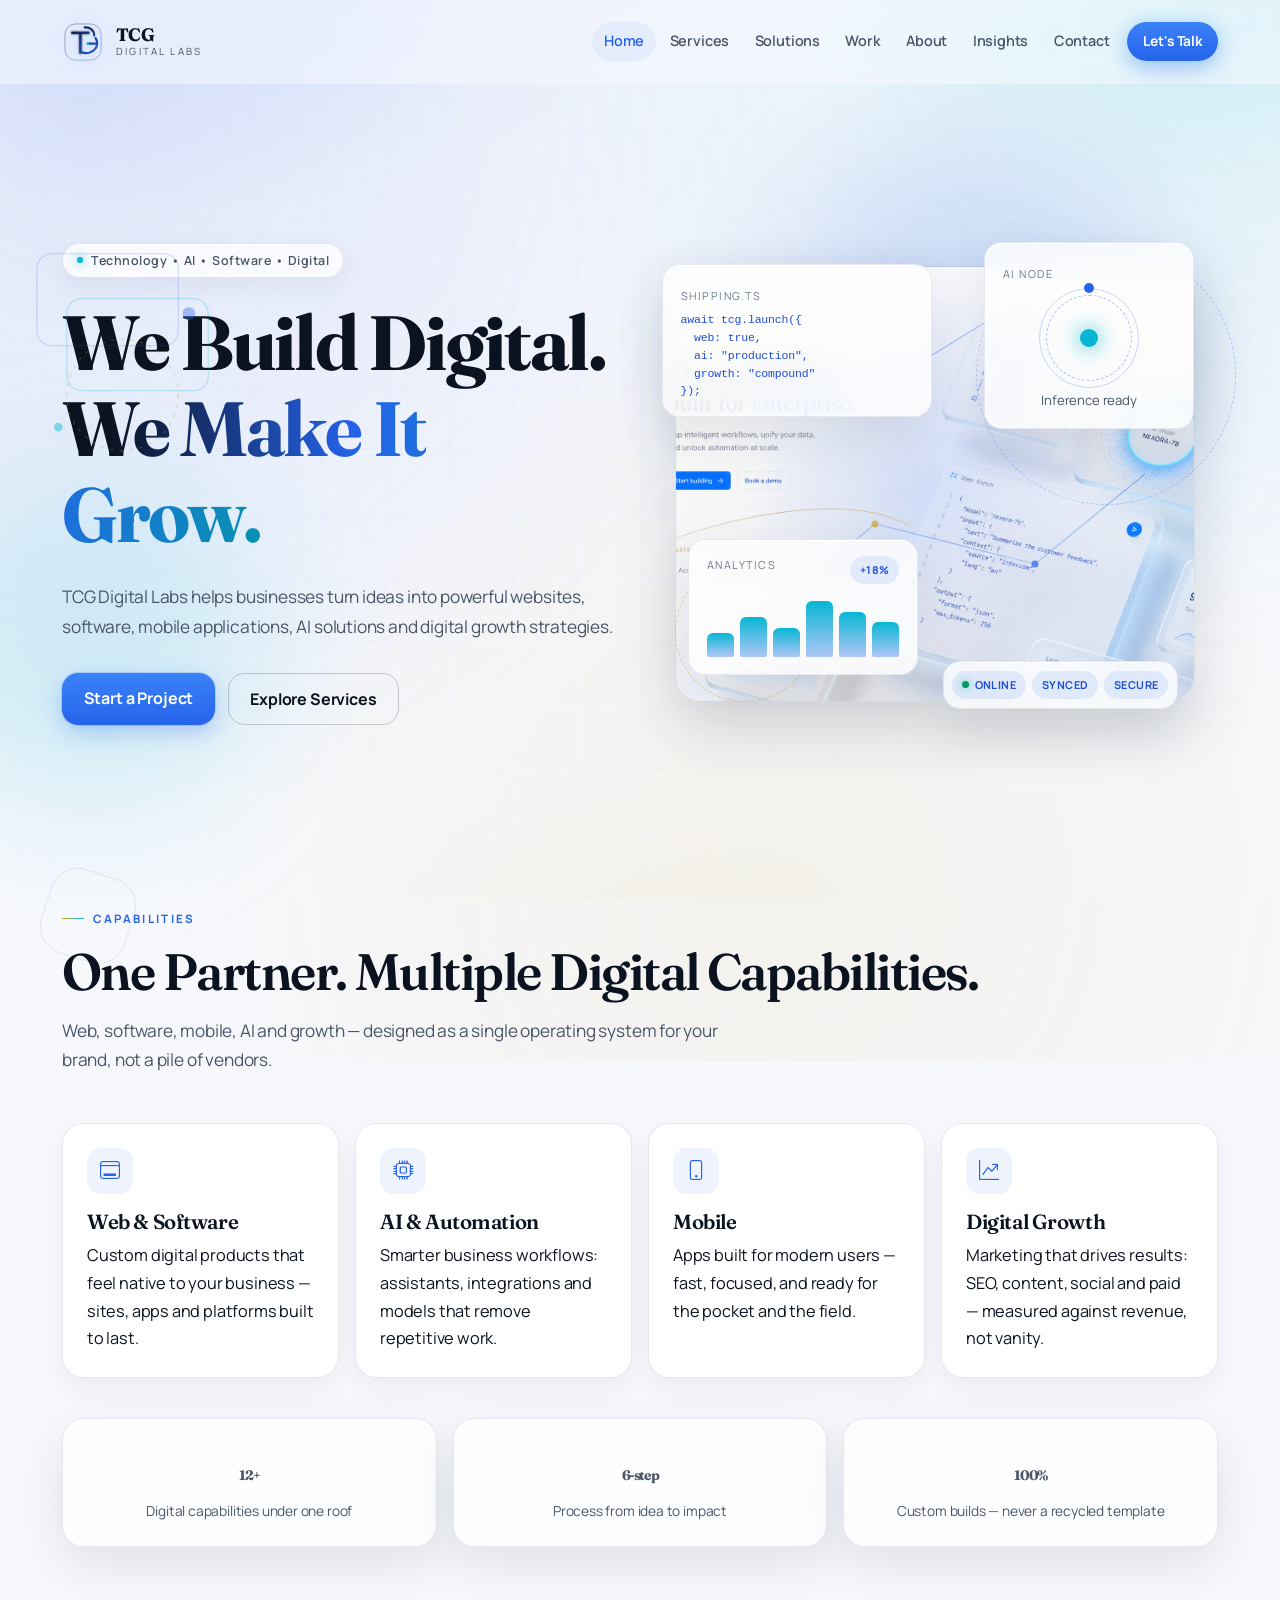
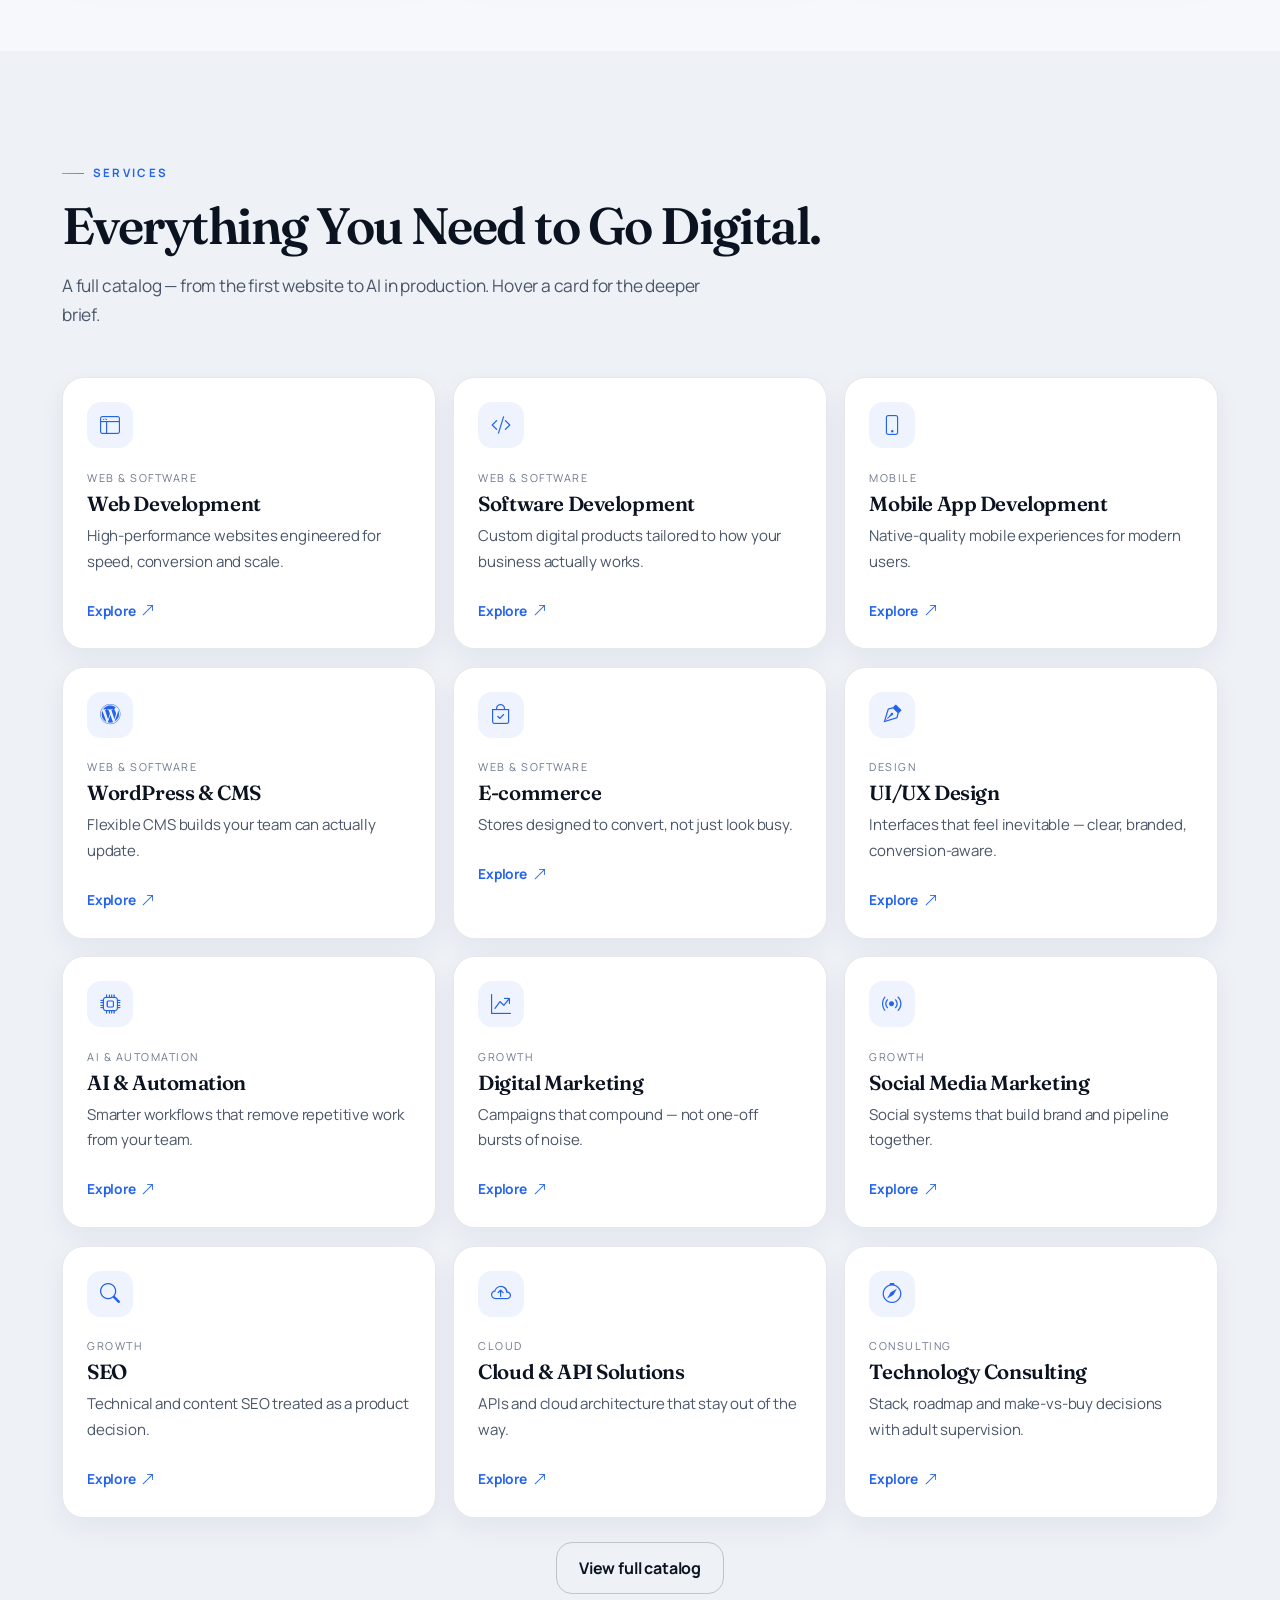
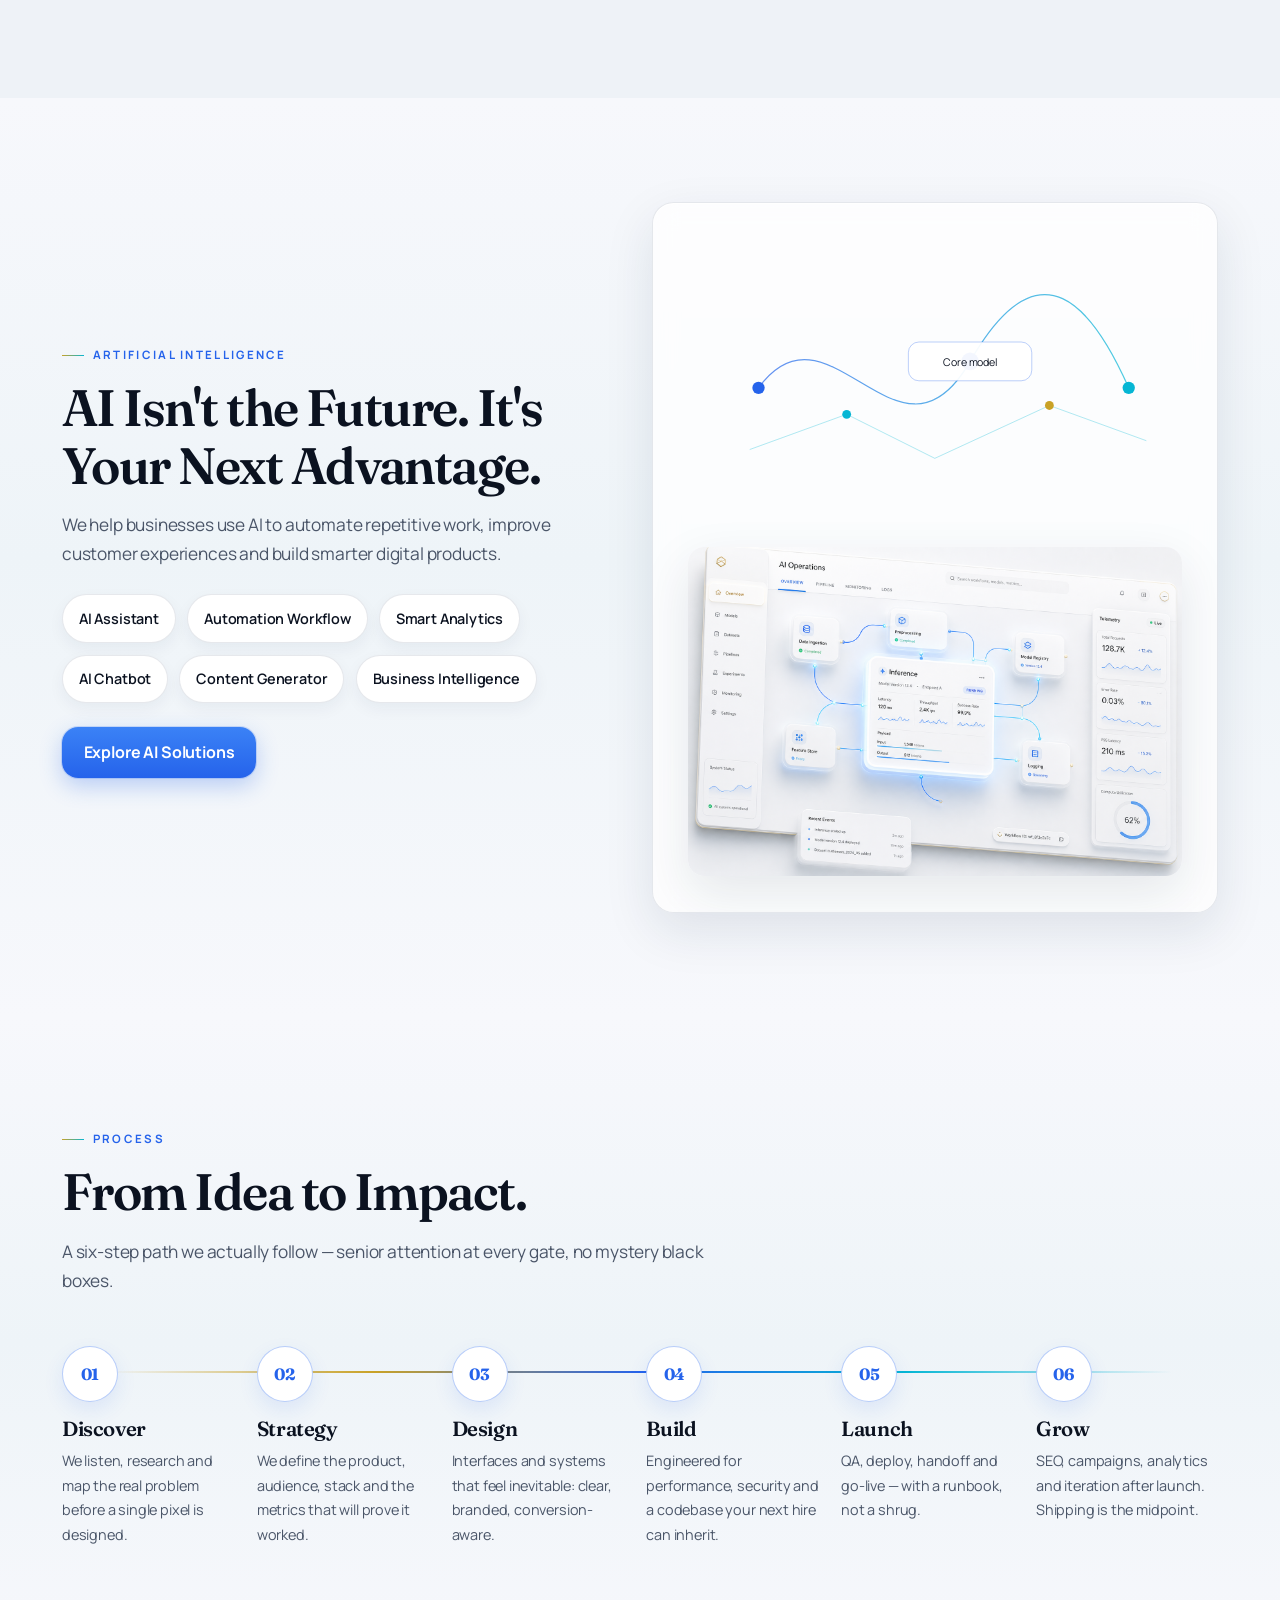
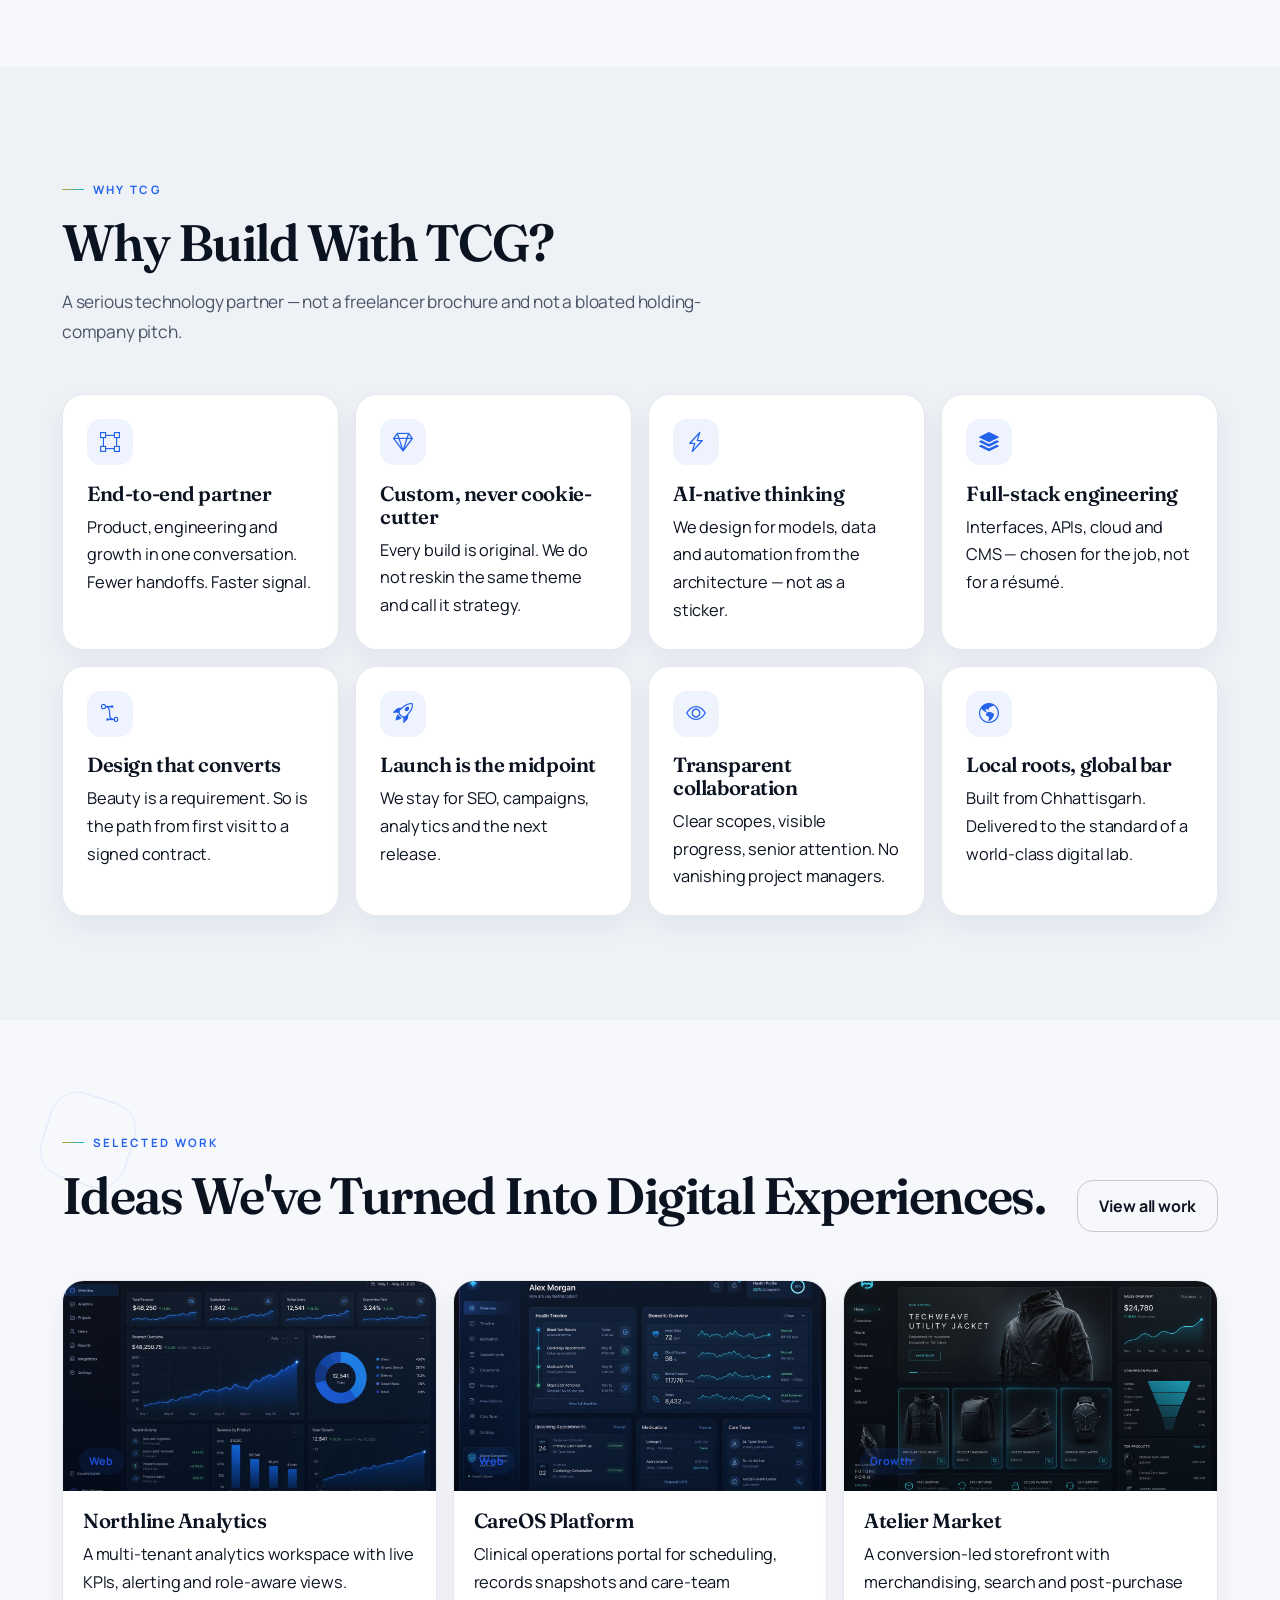
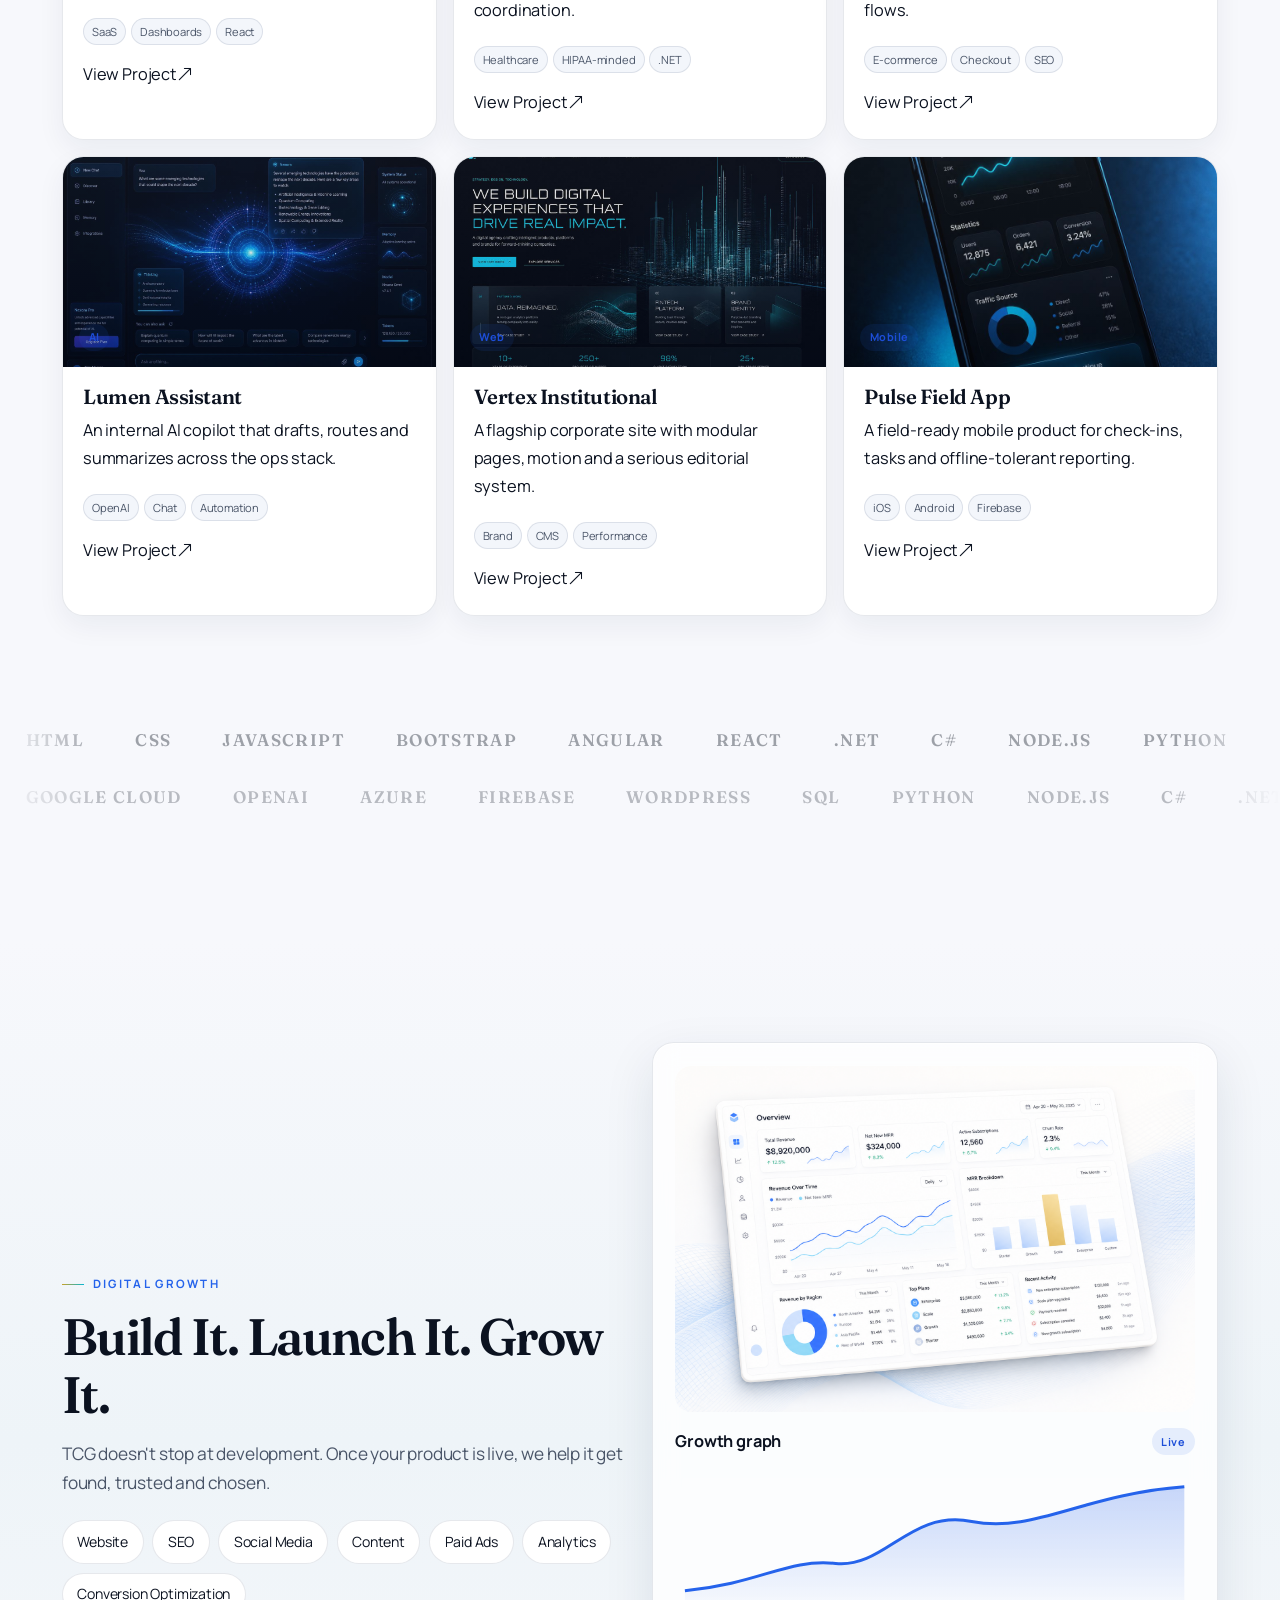
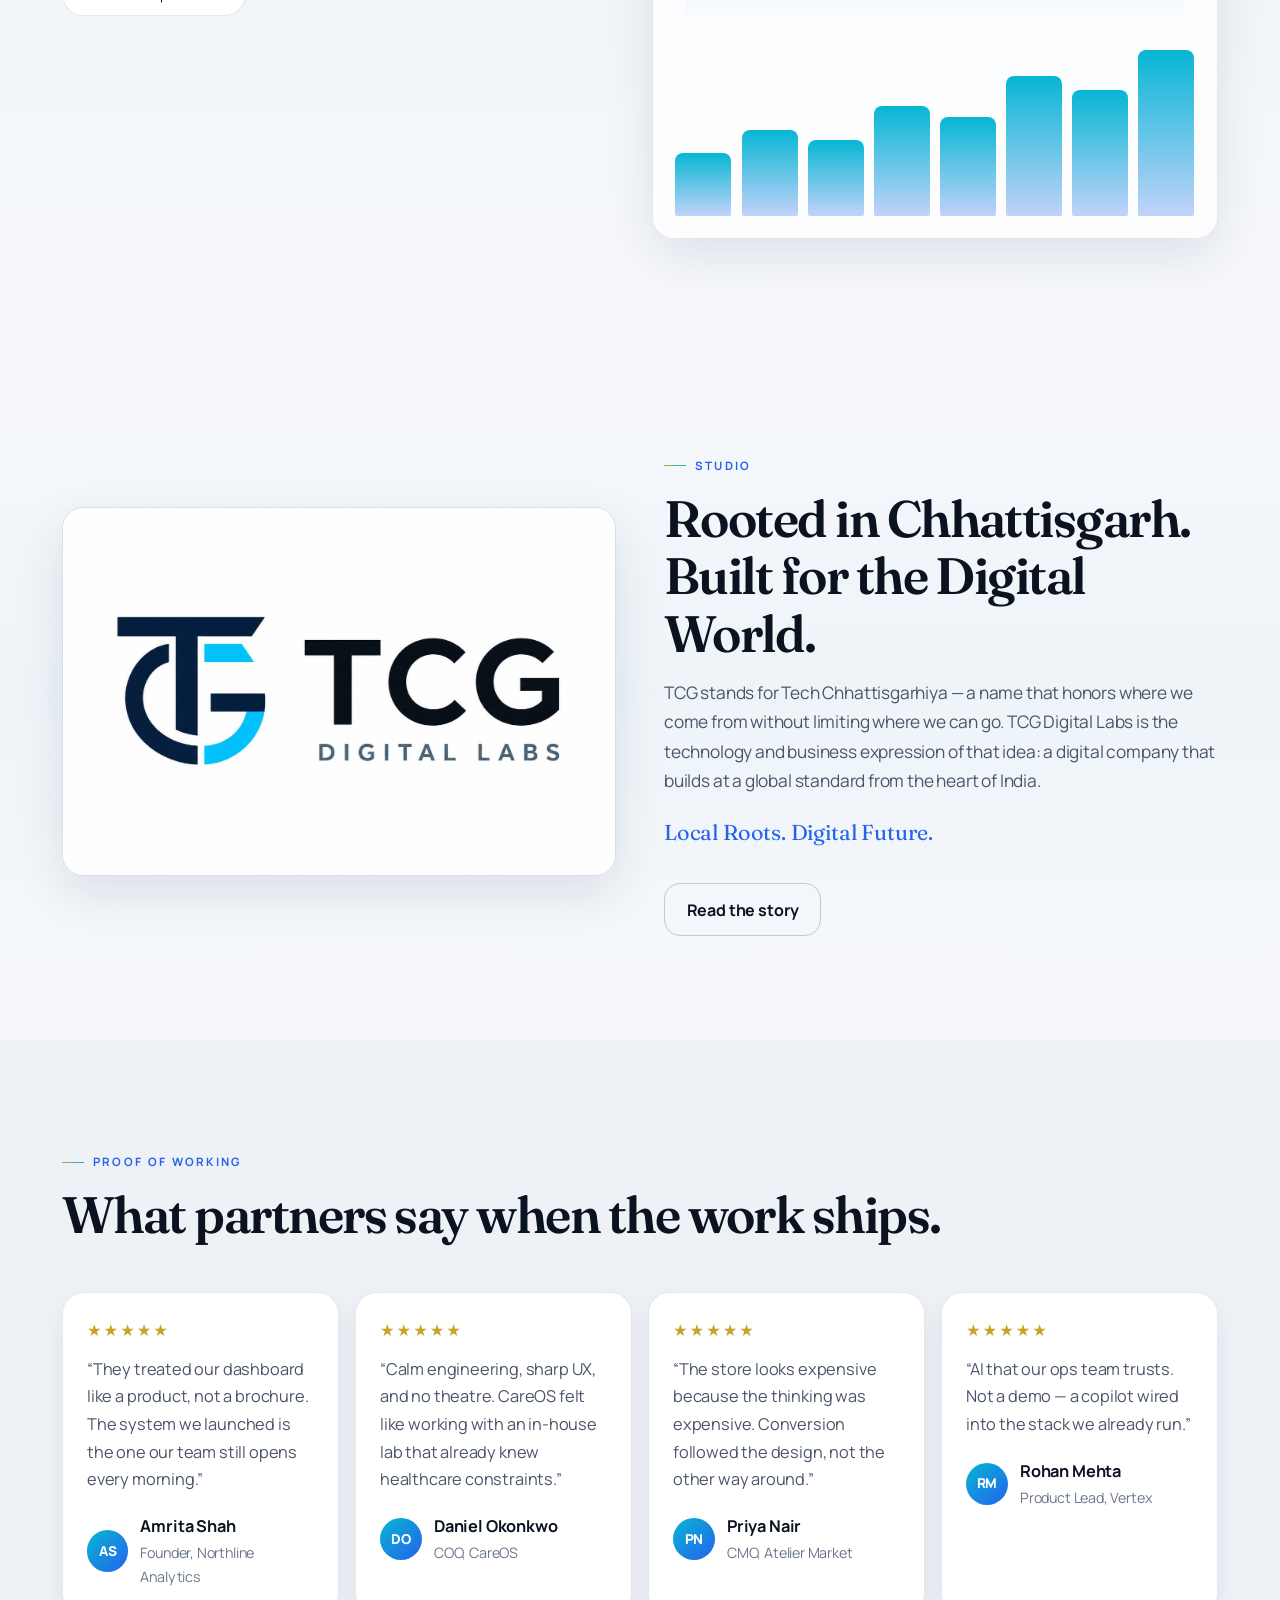
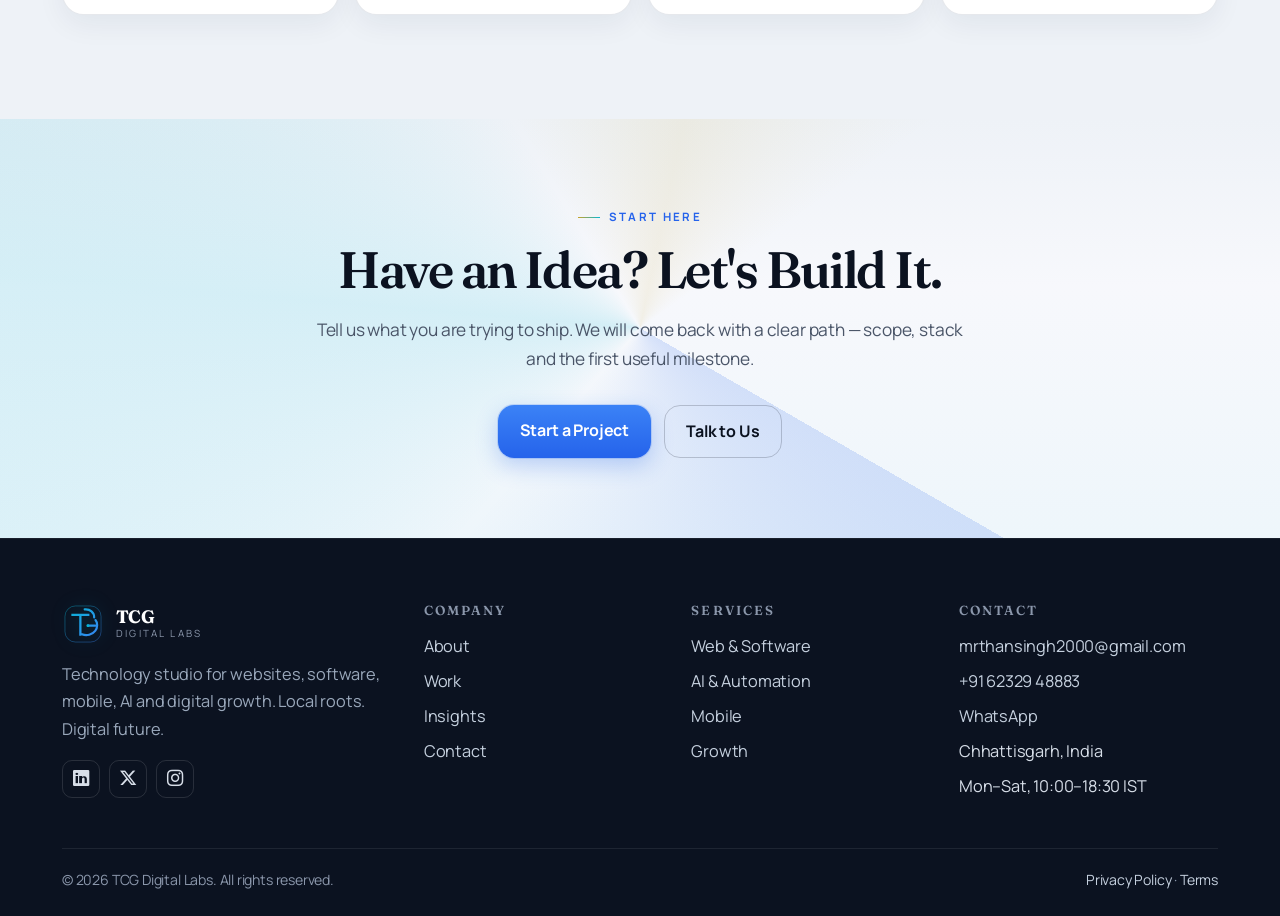
==== commit b0241d72: "Update hero section text in index.html to enhance branding and messaging clarity." ====
--- a/index.html
+++ b/index.html
@@ -124,7 +124,7 @@
         <div class="row align-items-center g-4">
           <div class="col-lg-6">
             <div class="hero-badge"><span></span> Technology • AI • Software • Digital</div>
-            <h1>Your next website, app, or AI system.<br><span>Built properly. Ready to grow.</span></h1>
+            <h1>We Build Digital.<br><span>We Make It Grow.</span></h1>
             <p class="lede mt-4">TCG Digital Labs helps businesses turn ideas into powerful websites, software, mobile applications, AI solutions and digital growth strategies.</p>
             <div class="hero-actions">
               <a class="btn btn-primary" href="contact.html">Start a Project</a>
